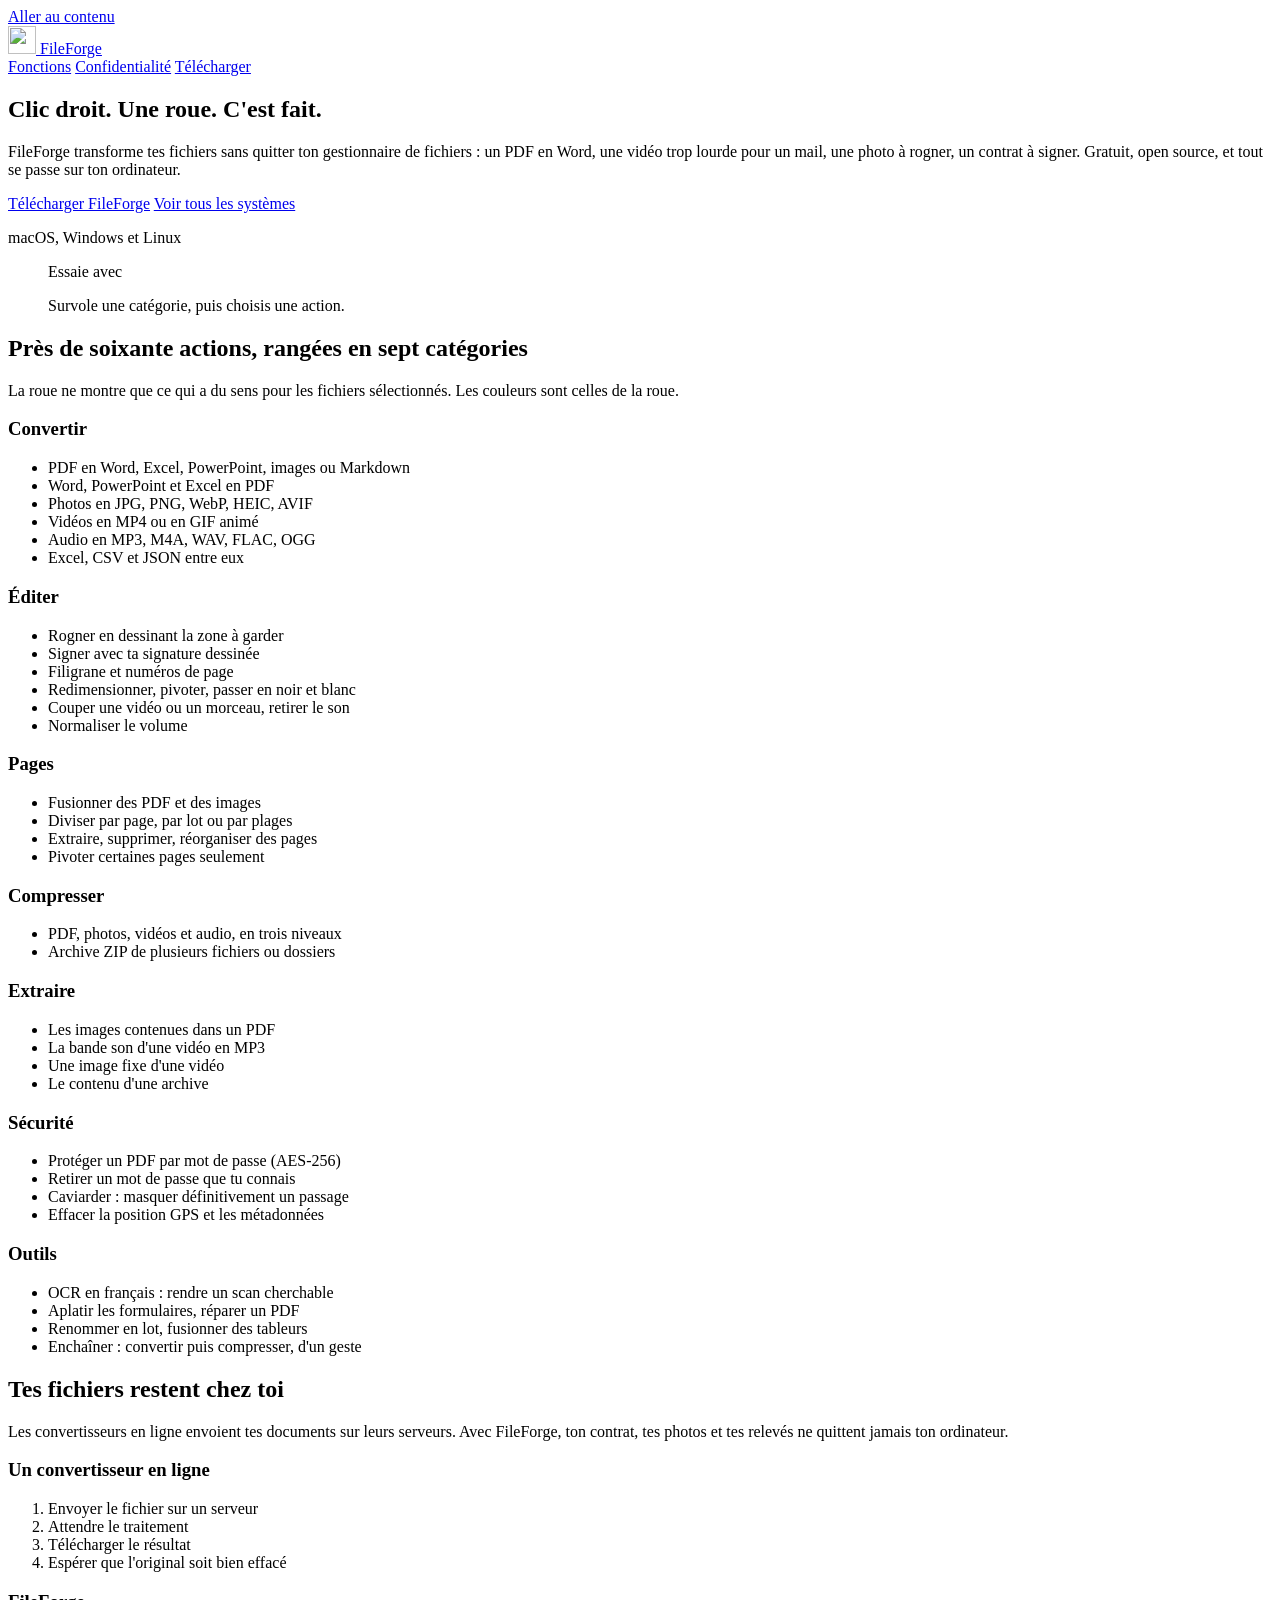
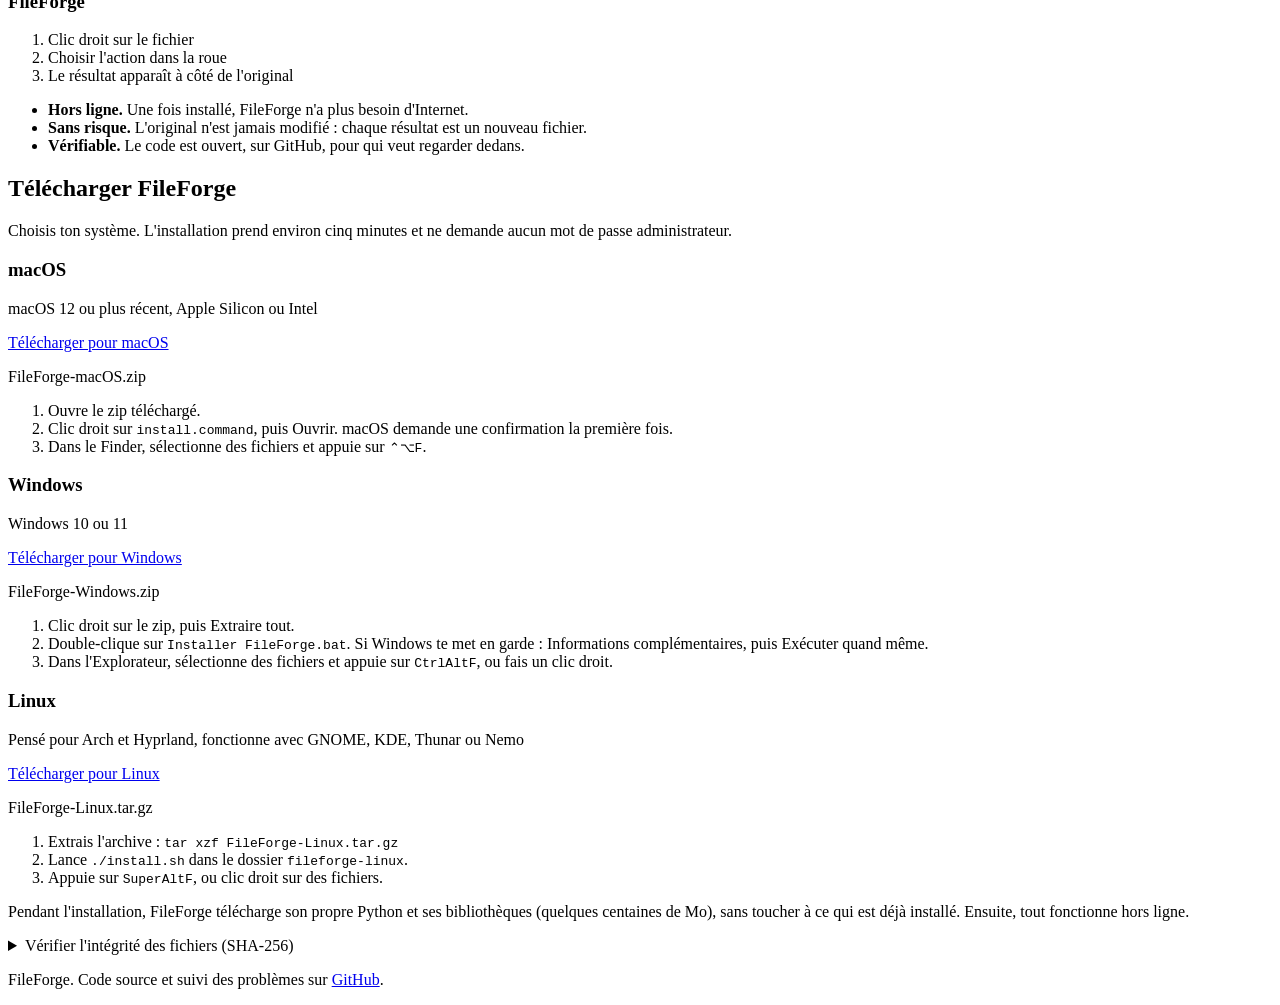
==== site/index.html @ 4c25a0b3 "FileForge 1.0.0 : boîte à outils de fichiers en roue (macOS, Windows, Linux) et site - src/ : moteur" ====
<!doctype html>
<html lang="fr">
<head>
<meta charset="utf-8">
<meta name="viewport" content="width=device-width, initial-scale=1">
<title>FileForge</title>
<meta name="description" content="Convertir, compresser, rogner, signer : FileForge s'ouvre en roue d'un clic droit sur tes fichiers. Gratuit, open source, et rien ne quitte ton ordinateur. Pour macOS, Windows et Linux.">
<meta name="theme-color" content="#E6E9EF" media="(prefers-color-scheme: light)">
<meta name="theme-color" content="#15161D" media="(prefers-color-scheme: dark)">
<meta property="og:title" content="FileForge">
<meta property="og:description" content="Clic droit, une roue, c'est fait. La boîte à outils de fichiers qui reste sur ton ordinateur.">
<meta property="og:type" content="website">
<meta property="og:image" content="/assets/icon-256.png">
<link rel="icon" type="image/png" href="/assets/favicon.png">
<link rel="apple-touch-icon" href="/assets/apple-touch-icon.png">
<link rel="preload" href="/assets/fonts/bricolage-grotesque.woff2" as="font" type="font/woff2" crossorigin>
<link rel="preload" href="/assets/fonts/atkinson-hyperlegible-next.woff2" as="font" type="font/woff2" crossorigin>
<link rel="stylesheet" href="/assets/site.css">
</head>
<body>
<a class="skip" href="#contenu">Aller au contenu</a>

<header class="top">
  <a class="brand" href="/" aria-label="FileForge, accueil">
    <img src="/assets/favicon.png" alt="" width="28" height="28">
    <span>FileForge</span>
  </a>
  <nav aria-label="Principale">
    <a href="#fonctions">Fonctions</a>
    <a href="#confidentialite">Confidentialité</a>
    <a href="#telecharger">Télécharger</a>
    <a class="gh" href="https://github.com/Tototra/FileForge" aria-label="Code source sur GitHub" data-icon="github"></a>
  </nav>
</header>

<main id="contenu">
  <section class="hero" aria-labelledby="titre">
    <div class="hero-text">
      <h1 id="titre"><span>Clic droit.</span> <span>Une roue.</span> <span>C'est fait.</span></h1>
      <p class="lead">FileForge transforme tes fichiers sans quitter ton gestionnaire de fichiers&nbsp;: un PDF en Word, une vidéo trop lourde pour un mail, une photo à rogner, un contrat à signer. Gratuit, open source, et tout se passe sur ton ordinateur.</p>
      <div class="cta">
        <a class="btn" id="hero-dl" href="#telecharger">Télécharger FileForge</a>
        <a class="quiet" id="hero-other" href="#telecharger">Voir tous les systèmes</a>
      </div>
      <p class="fine" id="hero-meta">macOS, Windows et Linux</p>
    </div>

    <figure class="demo" aria-label="Démonstration de la roue FileForge">
      <div class="wheel-frame" id="wheel-frame">
        <div class="wheel-stage" id="stage"></div>
      </div>
      <figcaption>
        <span class="try" id="try-label">Essaie avec</span>
        <div class="files" role="radiogroup" aria-labelledby="try-label" id="file-picker"></div>
        <p class="hint" id="hint">Survole une catégorie, puis choisis une action.</p>
      </figcaption>
    </figure>
  </section>

  <section class="features" id="fonctions" aria-labelledby="t-fonctions">
    <h2 id="t-fonctions">Près de soixante actions, rangées en sept catégories</h2>
    <p class="section-lead">La roue ne montre que ce qui a du sens pour les fichiers sélectionnés. Les couleurs sont celles de la roue.</p>
    <div class="cat-grid">
      <article class="cat" style="--c:#7c5cff">
        <h3>Convertir</h3>
        <ul>
          <li>PDF en Word, Excel, PowerPoint, images ou Markdown</li>
          <li>Word, PowerPoint et Excel en PDF</li>
          <li>Photos en JPG, PNG, WebP, HEIC, AVIF</li>
          <li>Vidéos en MP4 ou en GIF animé</li>
          <li>Audio en MP3, M4A, WAV, FLAC, OGG</li>
          <li>Excel, CSV et JSON entre eux</li>
        </ul>
      </article>
      <article class="cat" style="--c:#ec4899">
        <h3>Éditer</h3>
        <ul>
          <li>Rogner en dessinant la zone à garder</li>
          <li>Signer avec ta signature dessinée</li>
          <li>Filigrane et numéros de page</li>
          <li>Redimensionner, pivoter, passer en noir et blanc</li>
          <li>Couper une vidéo ou un morceau, retirer le son</li>
          <li>Normaliser le volume</li>
        </ul>
      </article>
      <article class="cat" style="--c:#3b82f6">
        <h3>Pages</h3>
        <ul>
          <li>Fusionner des PDF et des images</li>
          <li>Diviser par page, par lot ou par plages</li>
          <li>Extraire, supprimer, réorganiser des pages</li>
          <li>Pivoter certaines pages seulement</li>
        </ul>
      </article>
      <article class="cat" style="--c:#10b981">
        <h3>Compresser</h3>
        <ul>
          <li>PDF, photos, vidéos et audio, en trois niveaux</li>
          <li>Archive ZIP de plusieurs fichiers ou dossiers</li>
        </ul>
      </article>
      <article class="cat" style="--c:#06b6d4">
        <h3>Extraire</h3>
        <ul>
          <li>Les images contenues dans un PDF</li>
          <li>La bande son d'une vidéo en MP3</li>
          <li>Une image fixe d'une vidéo</li>
          <li>Le contenu d'une archive</li>
        </ul>
      </article>
      <article class="cat" style="--c:#f59e0b">
        <h3>Sécurité</h3>
        <ul>
          <li>Protéger un PDF par mot de passe (AES-256)</li>
          <li>Retirer un mot de passe que tu connais</li>
          <li>Caviarder : masquer définitivement un passage</li>
          <li>Effacer la position GPS et les métadonnées</li>
        </ul>
      </article>
      <article class="cat" style="--c:#8b93a7">
        <h3>Outils</h3>
        <ul>
          <li>OCR en français : rendre un scan cherchable</li>
          <li>Aplatir les formulaires, réparer un PDF</li>
          <li>Renommer en lot, fusionner des tableurs</li>
          <li>Enchaîner : convertir puis compresser, d'un geste</li>
        </ul>
      </article>
    </div>
  </section>

  <section class="privacy" id="confidentialite" aria-labelledby="t-privacy">
    <h2 id="t-privacy">Tes fichiers restent chez toi</h2>
    <p class="section-lead">Les convertisseurs en ligne envoient tes documents sur leurs serveurs. Avec FileForge, ton contrat, tes photos et tes relevés ne quittent jamais ton ordinateur.</p>
    <div class="flows">
      <div class="flow flow-web">
        <h3>Un convertisseur en ligne</h3>
        <ol>
          <li data-icon="cloud-upload">Envoyer le fichier sur un serveur</li>
          <li data-icon="hourglass">Attendre le traitement</li>
          <li data-icon="download">Télécharger le résultat</li>
          <li class="doubt">Espérer que l'original soit bien effacé</li>
        </ol>
      </div>
      <div class="flow flow-ff">
        <h3>FileForge</h3>
        <ol>
          <li data-icon="mouse-pointer-click">Clic droit sur le fichier</li>
          <li data-icon="repeat">Choisir l'action dans la roue</li>
          <li data-icon="circle-check">Le résultat apparaît à côté de l'original</li>
        </ol>
      </div>
    </div>
    <ul class="facts">
      <li><strong>Hors ligne.</strong> Une fois installé, FileForge n'a plus besoin d'Internet.</li>
      <li><strong>Sans risque.</strong> L'original n'est jamais modifié : chaque résultat est un nouveau fichier.</li>
      <li><strong>Vérifiable.</strong> Le code est ouvert, sur GitHub, pour qui veut regarder dedans.</li>
    </ul>
  </section>

  <section class="download" id="telecharger" aria-labelledby="t-dl">
    <h2 id="t-dl">Télécharger FileForge</h2>
    <p class="section-lead" id="dl-lead">Choisis ton système. L'installation prend environ cinq minutes et ne demande aucun mot de passe administrateur.</p>
    <div class="os-list" id="os-list">
      <article class="os" data-os="macos" aria-labelledby="os-mac">
        <header>
          <h3 id="os-mac">macOS</h3>
          <p class="req">macOS 12 ou plus récent, Apple Silicon ou Intel</p>
          <p class="yours" hidden>Ton système</p>
        </header>
        <a class="btn" href="/downloads/FileForge-macOS.zip" download data-file="macos">Télécharger pour macOS</a>
        <p class="file" data-meta="macos">FileForge-macOS.zip</p>
        <ol class="steps">
          <li>Ouvre le zip téléchargé.</li>
          <li>Clic droit sur <code>install.command</code>, puis Ouvrir. macOS demande une confirmation la première fois.</li>
          <li>Dans le Finder, sélectionne des fichiers et appuie sur <kbd>⌃</kbd><kbd>⌥</kbd><kbd>F</kbd>.</li>
        </ol>
      </article>
      <article class="os" data-os="windows" aria-labelledby="os-win">
        <header>
          <h3 id="os-win">Windows</h3>
          <p class="req">Windows 10 ou 11</p>
          <p class="yours" hidden>Ton système</p>
        </header>
        <a class="btn" href="/downloads/FileForge-Windows.zip" download data-file="windows">Télécharger pour Windows</a>
        <p class="file" data-meta="windows">FileForge-Windows.zip</p>
        <ol class="steps">
          <li>Clic droit sur le zip, puis Extraire tout.</li>
          <li>Double-clique sur <code>Installer FileForge.bat</code>. Si Windows te met en garde : Informations complémentaires, puis Exécuter quand même.</li>
          <li>Dans l'Explorateur, sélectionne des fichiers et appuie sur <kbd>Ctrl</kbd><kbd>Alt</kbd><kbd>F</kbd>, ou fais un clic droit.</li>
        </ol>
      </article>
      <article class="os" data-os="linux" aria-labelledby="os-linux">
        <header>
          <h3 id="os-linux">Linux</h3>
          <p class="req">Pensé pour Arch et Hyprland, fonctionne avec GNOME, KDE, Thunar ou Nemo</p>
          <p class="yours" hidden>Ton système</p>
        </header>
        <a class="btn" href="/downloads/FileForge-Linux.tar.gz" download data-file="linux">Télécharger pour Linux</a>
        <p class="file" data-meta="linux">FileForge-Linux.tar.gz</p>
        <ol class="steps">
          <li>Extrais l'archive : <code>tar xzf FileForge-Linux.tar.gz</code></li>
          <li>Lance <code>./install.sh</code> dans le dossier <code>fileforge-linux</code>.</li>
          <li>Appuie sur <kbd>Super</kbd><kbd>Alt</kbd><kbd>F</kbd>, ou clic droit sur des fichiers.</li>
        </ol>
      </article>
    </div>
    <p class="fine note">Pendant l'installation, FileForge télécharge son propre Python et ses bibliothèques (quelques centaines de Mo), sans toucher à ce qui est déjà installé. Ensuite, tout fonctionne hors ligne.</p>
    <details class="checksums">
      <summary>Vérifier l'intégrité des fichiers (SHA-256)</summary>
      <dl id="sums"><dt>Chargement…</dt></dl>
    </details>
  </section>
</main>

<footer class="bottom">
  <p><span id="version">FileForge</span>. Code source et suivi des problèmes sur <a href="https://github.com/Tototra/FileForge">GitHub</a>.</p>
</footer>

<script src="/assets/wheel-data.js"></script>
<script src="/assets/site.js"></script>
</body>
</html>
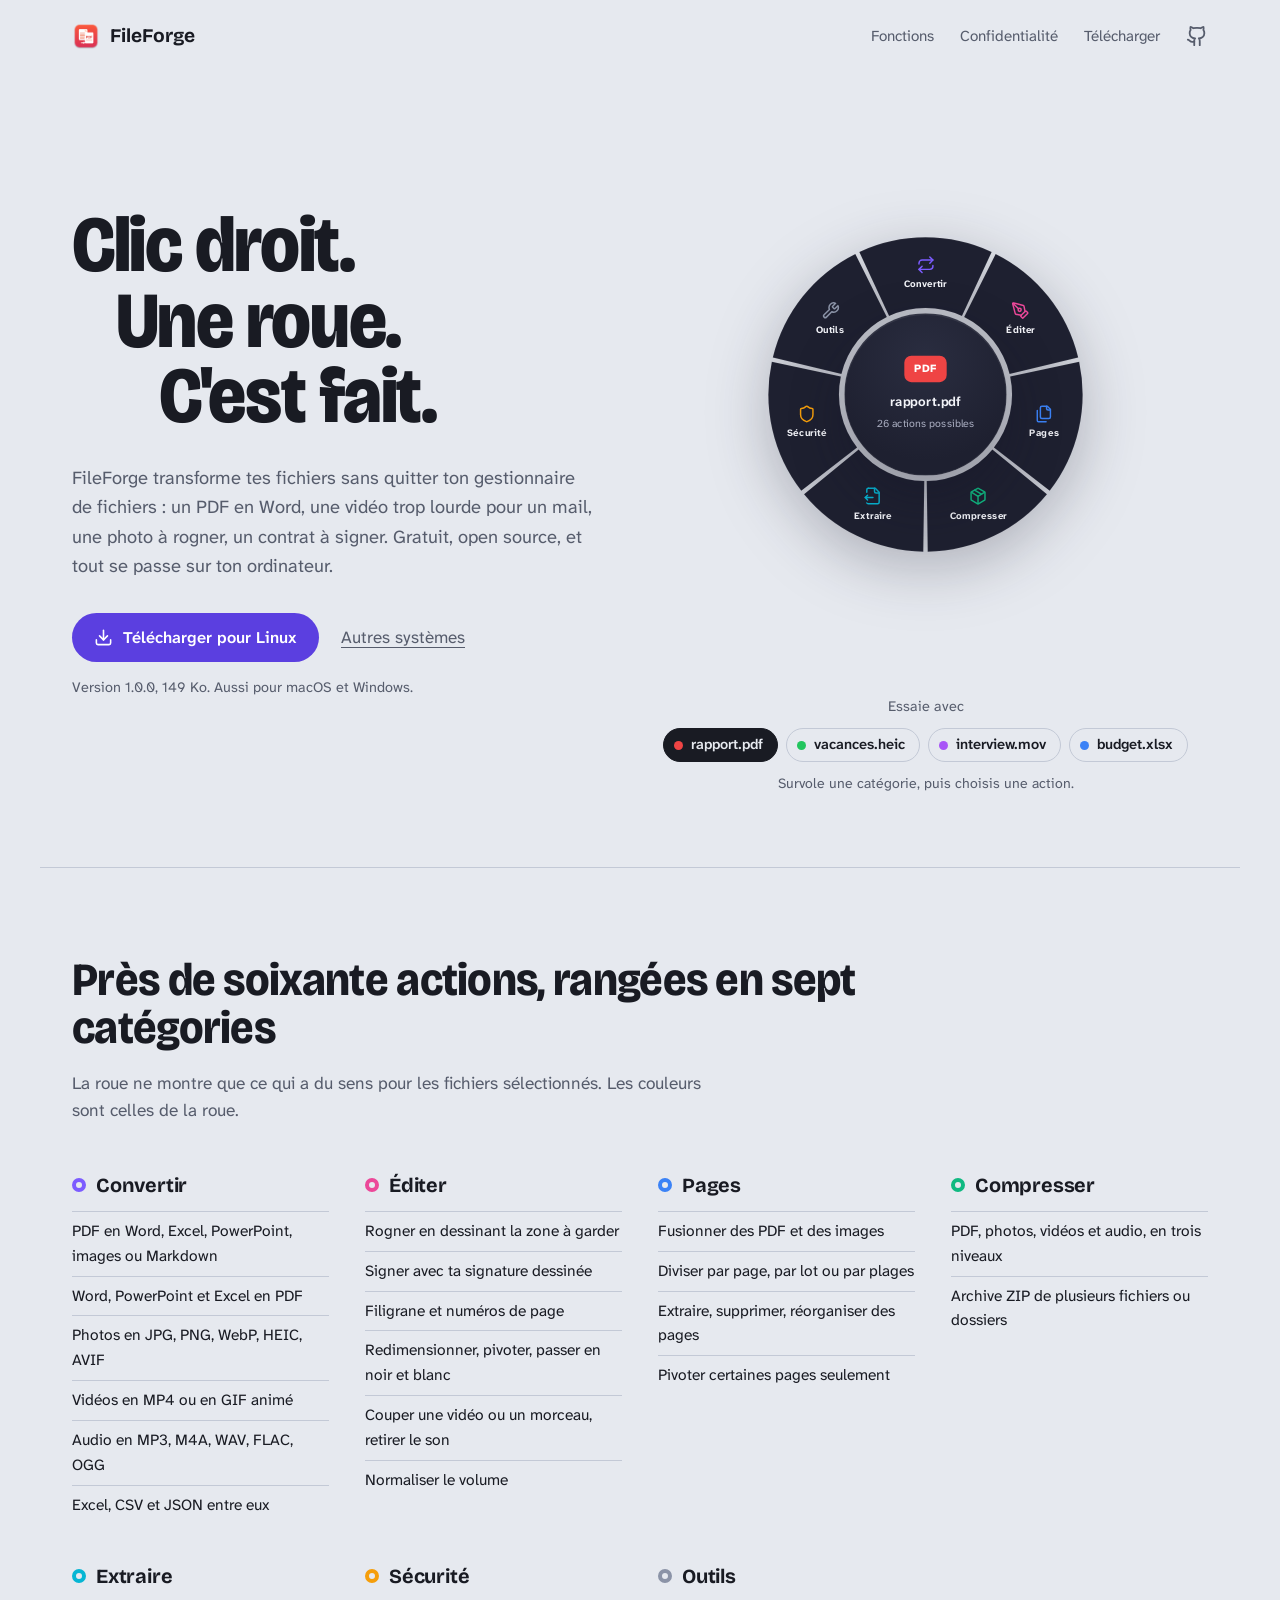
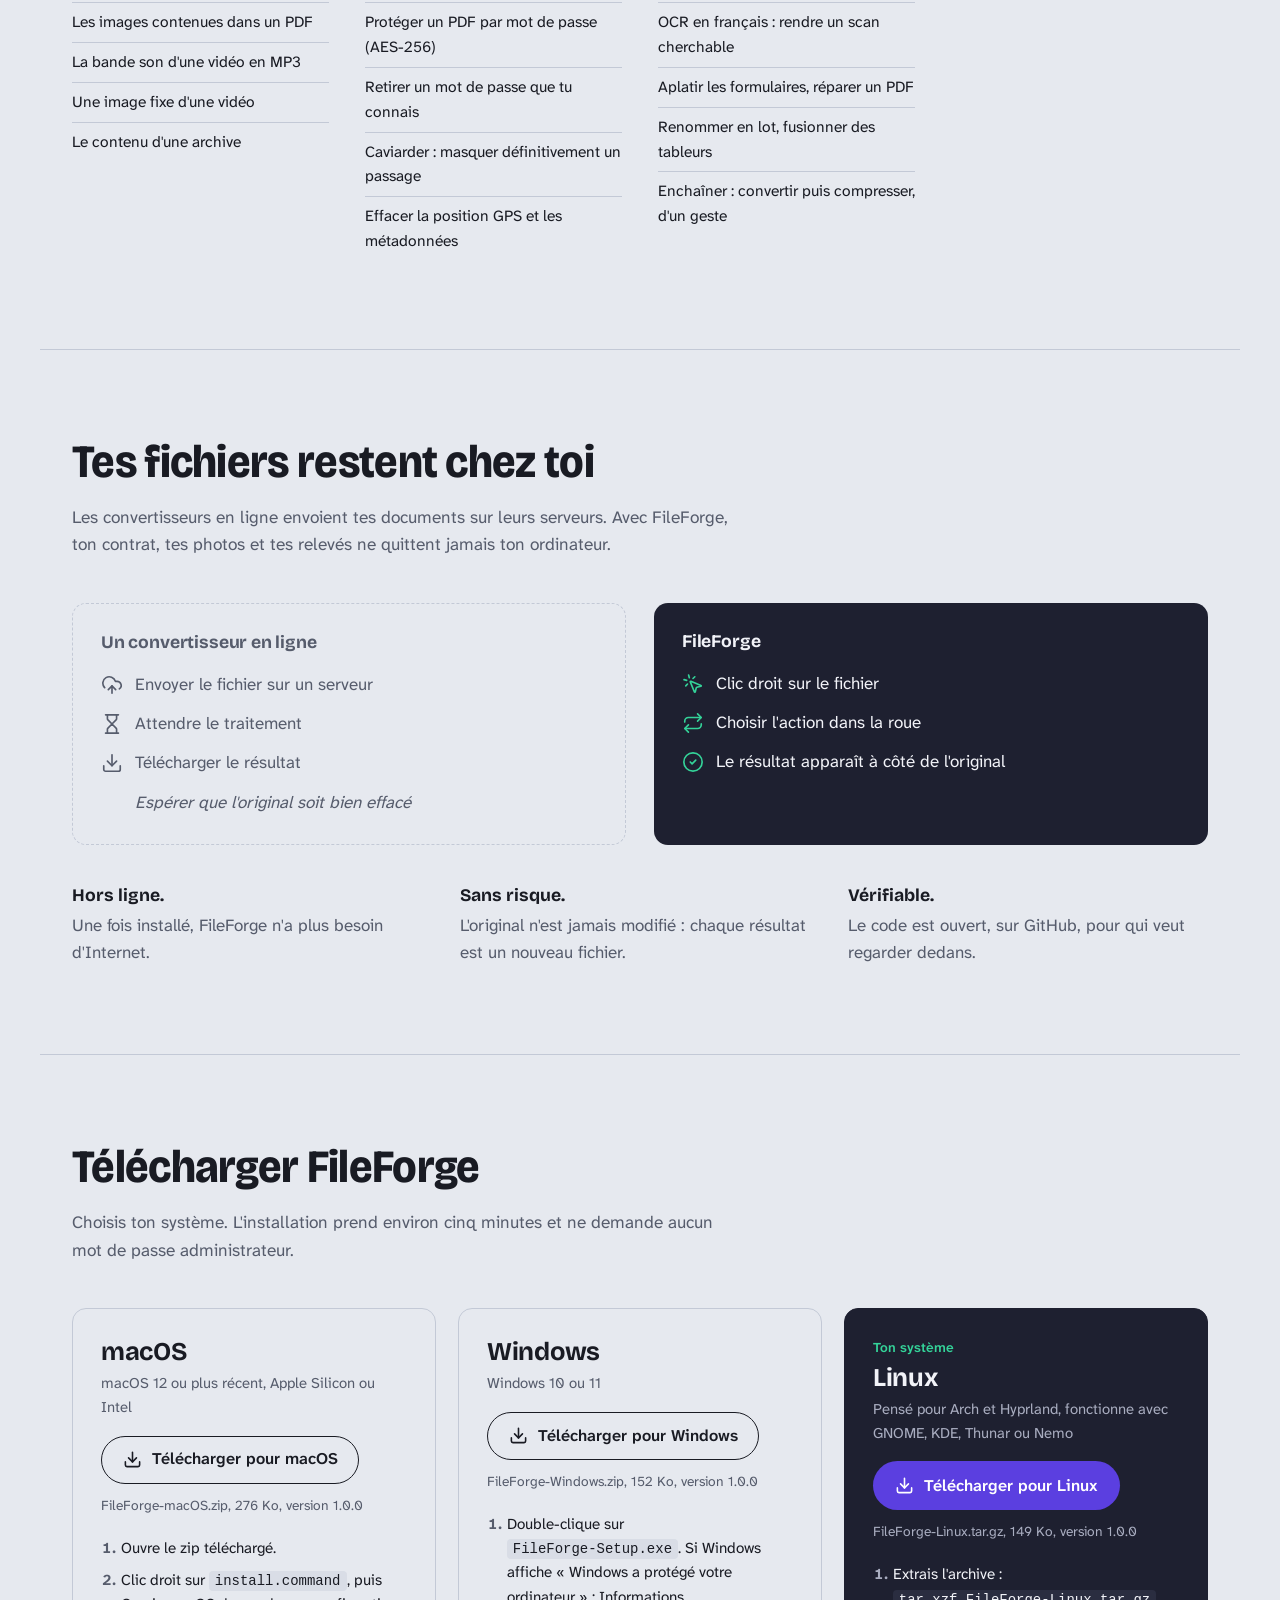
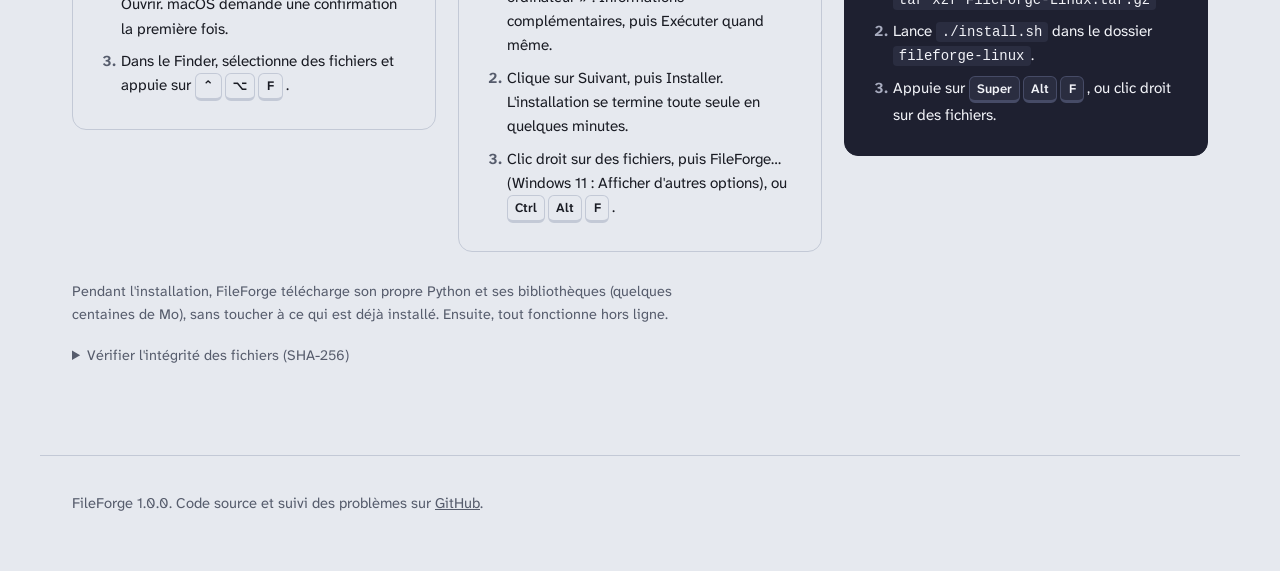
==== commit 0115d20a: "Windows : installateur FileForge-Setup.exe, roue sans fond gris, conversions Office corrigées, tests" ====
--- a/site/index.html
+++ b/site/index.html
@@ -182,12 +182,12 @@
           <p class="req">Windows 10 ou 11</p>
           <p class="yours" hidden>Ton système</p>
         </header>
-        <a class="btn" href="/downloads/FileForge-Windows.zip" download data-file="windows">Télécharger pour Windows</a>
-        <p class="file" data-meta="windows">FileForge-Windows.zip</p>
+        <a class="btn" href="/downloads/FileForge-Setup.exe" download data-file="windows">Télécharger pour Windows</a>
+        <p class="file" data-meta="windows">FileForge-Setup.exe</p>
         <ol class="steps">
-          <li>Clic droit sur le zip, puis Extraire tout.</li>
-          <li>Double-clique sur <code>Installer FileForge.bat</code>. Si Windows te met en garde : Informations complémentaires, puis Exécuter quand même.</li>
-          <li>Dans l'Explorateur, sélectionne des fichiers et appuie sur <kbd>Ctrl</kbd><kbd>Alt</kbd><kbd>F</kbd>, ou fais un clic droit.</li>
+          <li>Double-clique sur <code>FileForge-Setup.exe</code>. Si Windows affiche « Windows a protégé votre ordinateur » : Informations complémentaires, puis Exécuter quand même.</li>
+          <li>Clique sur Suivant, puis Installer. L'installation se termine toute seule en quelques minutes.</li>
+          <li>Clic droit sur des fichiers, puis FileForge… (Windows 11 : Afficher d'autres options), ou <kbd>Ctrl</kbd><kbd>Alt</kbd><kbd>F</kbd>.</li>
         </ol>
       </article>
       <article class="os" data-os="linux" aria-labelledby="os-linux">
--- a/assets/site.css
+++ b/assets/site.css
@@ -0,0 +1,249 @@
+/* FileForge — site de présentation */
+/* Polices hébergées ici (licence SIL OFL) : aucune requête vers un service tiers */
+@font-face {
+  font-family: "Bricolage Grotesque"; font-style: normal; font-display: swap;
+  font-weight: 200 800; font-stretch: 75% 100%;
+  src: url(/assets/fonts/bricolage-grotesque.woff2) format("woff2-variations"), url(/assets/fonts/bricolage-grotesque.woff2) format("woff2");
+}
+@font-face {
+  font-family: "Atkinson Hyperlegible Next"; font-style: normal; font-display: swap;
+  font-weight: 200 800;
+  src: url(/assets/fonts/atkinson-hyperlegible-next.woff2) format("woff2-variations"), url(/assets/fonts/atkinson-hyperlegible-next.woff2) format("woff2");
+}
+:root {
+  --fog: #E6E9EF;        /* fond : brume froide, calme autour de la roue */
+  --fog-deep: #D9DDE6;   /* zones secondaires */
+  --line: #C3C9D6;       /* filets */
+  --ink: #191B23;        /* texte */
+  --slate: #565C6C;      /* texte secondaire */
+  --graphite: #1E2030;   /* la roue, le système détecté */
+  --graphite-2: #2A2D40;
+  --on-dark: #F2F3F8;
+  --on-dark-2: #A9ADC0;
+  --violet: #5B3FE0;     /* action principale (couleur « Convertir » de la roue, assombrie pour le contraste) */
+  --violet-hover: #4A30C4;
+  --focus: #5B3FE0;
+  --radius-s: 6px;
+  --radius-m: 14px;
+  --display: "Bricolage Grotesque", "Avenir Next", system-ui, sans-serif;
+  --text: "Atkinson Hyperlegible Next", "Atkinson Hyperlegible", system-ui, sans-serif;
+  color-scheme: light;
+}
+@media (prefers-color-scheme: dark) {
+  :root:not([data-theme="light"]) {
+    --fog: #15161D; --fog-deep: #1C1E28; --line: #33374A; --ink: #ECEEF5; --slate: #A3A8BC;
+    --graphite: #232638; --graphite-2: #2E3248; --violet: #7C61FF; --violet-hover: #8F78FF; --focus: #9C88FF;
+    color-scheme: dark;
+  }
+}
+:root[data-theme="dark"] {
+  --fog: #15161D; --fog-deep: #1C1E28; --line: #33374A; --ink: #ECEEF5; --slate: #A3A8BC;
+  --graphite: #232638; --graphite-2: #2E3248; --violet: #7C61FF; --violet-hover: #8F78FF; --focus: #9C88FF;
+  color-scheme: dark;
+}
+
+*, *::before, *::after { box-sizing: border-box; }
+html { -webkit-text-size-adjust: 100%; scroll-behavior: smooth; }
+@media (prefers-reduced-motion: reduce) { html { scroll-behavior: auto; } }
+body {
+  margin: 0; background: var(--fog); color: var(--ink);
+  font: 400 1.0625rem/1.6 var(--text);
+  -webkit-font-smoothing: antialiased;
+
+}
+img, svg { display: block; }
+a { color: inherit; }
+:focus-visible { outline: 3px solid var(--focus); outline-offset: 3px; border-radius: 4px; }
+.skip { position: absolute; left: -999px; top: 8px; background: var(--ink); color: var(--fog); padding: 8px 14px; border-radius: var(--radius-s); z-index: 10; }
+.skip:focus { left: 16px; }
+code { font: 0.92em/1 ui-monospace, "SF Mono", Menlo, Consolas, monospace; background: var(--fog-deep); padding: 2px 6px; border-radius: 4px; white-space: nowrap; }
+kbd {
+  display: inline-block; min-width: 1.9em; padding: 2px 7px; margin-right: 3px; text-align: center;
+  font: 600 0.85em/1.5 var(--text); color: var(--ink);
+  background: var(--fog); border: 1px solid var(--line); border-bottom-width: 3px; border-radius: 6px;
+}
+
+/* ───── en-tête ───── */
+.top {
+  max-width: 1200px; margin: 0 auto; padding: 22px 32px;
+  display: flex; align-items: center; justify-content: space-between; gap: 16px;
+}
+.brand { display: flex; align-items: center; gap: 10px; text-decoration: none; font: 700 1.2rem/1 var(--display); }
+.brand img { border-radius: 7px; }
+.top nav { display: flex; align-items: center; gap: 26px; }
+.top nav a { text-decoration: none; color: var(--slate); font-size: 0.95rem; }
+.top nav a:hover { color: var(--ink); }
+.top nav .gh svg { width: 22px; height: 22px; }
+
+/* ───── héros ───── */
+.hero {
+  max-width: 1200px; margin: 0 auto; padding: 40px 32px 72px;
+  display: grid; grid-template-columns: minmax(0, 1fr) minmax(0, 1.08fr); gap: 48px; align-items: center;
+  overflow-x: clip; /* l'éventail de la roue peut déborder sur petit écran */
+}
+h1 {
+  margin: 0; font-family: var(--display); font-weight: 800;
+  font-size: clamp(2.9rem, 6.2vw, 5.6rem); line-height: 0.95; letter-spacing: -0.018em;
+  font-variation-settings: "wdth" 90, "opsz" 96;
+}
+h1 span { display: block; }
+h1 span:nth-child(2) { padding-left: 0.55em; }
+h1 span:nth-child(3) { padding-left: 1.1em; }
+.lead { max-width: 33em; margin: 30px 0 0; font-size: 1.15rem; color: var(--slate); }
+.cta { display: flex; flex-wrap: wrap; align-items: center; gap: 14px 22px; margin-top: 32px; }
+.btn {
+  display: inline-flex; align-items: center; gap: 10px; text-decoration: none;
+  background: var(--violet); color: #fff; font: 600 1.02rem/1 var(--text);
+  padding: 15px 22px; border-radius: 999px;
+  transition: background-color .15s ease;
+}
+.btn:hover { background: var(--violet-hover); }
+.btn svg, .gh svg, .flow li svg { stroke: currentColor; fill: none; stroke-width: 2; stroke-linecap: round; stroke-linejoin: round; }
+.btn svg { width: 19px; height: 19px; }
+.quiet { color: var(--slate); text-underline-offset: 4px; }
+.quiet:hover { color: var(--ink); }
+.fine { font-size: 0.9rem; color: var(--slate); margin: 14px 0 0; }
+
+/* ───── la roue ───── */
+.demo { margin: 0; display: flex; flex-direction: column; align-items: center; }
+.wheel-frame { width: min(100%, 600px); aspect-ratio: 1; position: relative; }
+.wheel-stage {
+  position: absolute; left: 0; top: 0; width: 760px; height: 760px;
+  transform-origin: 0 0; font-family: -apple-system, "Segoe UI", var(--text), sans-serif;
+  -webkit-user-select: none; user-select: none;
+}
+.ring { position: absolute; inset: 0; pointer-events: none; transform-origin: 380px 380px; transition: transform .38s cubic-bezier(.2,.9,.25,1.12), opacity .24s; }
+.ring.pre { transform: scale(.82) rotate(-12deg); opacity: 0; }
+.ring.out { transform: scale(1.06); opacity: 0; transition-duration: .16s; }
+.ring > svg { position: absolute; inset: 0; overflow: visible; filter: drop-shadow(0 18px 34px rgba(20,22,40,.28)); }
+.seg { pointer-events: visiblePainted; fill: var(--graphite); stroke: rgba(255,255,255,.07); stroke-width: 1; cursor: pointer; transition: fill .14s; outline: none; }
+.seg:hover, .seg.on, .seg:focus-visible { fill: var(--c); }
+.seg:focus-visible { stroke: #fff; stroke-width: 2.5; }
+.dim .seg { opacity: .3; }
+.lbl {
+  position: absolute; transform: translate(-50%, -50%); pointer-events: none;
+  display: flex; flex-direction: column; align-items: center; gap: 5px; text-align: center;
+  color: var(--on-dark); font-size: 12px; font-weight: 600; line-height: 1.18;
+}
+.lbl svg { width: 21px; height: 21px; color: var(--c); stroke: currentColor; fill: none; stroke-width: 1.9; stroke-linecap: round; stroke-linejoin: round; transition: color .14s, transform .2s; }
+.lbl.on svg { color: #fff; transform: scale(1.12); }
+.cats .lbl span { font-size: 11px; letter-spacing: .03em; font-weight: 700; }
+.hub {
+  position: absolute; border-radius: 50%; overflow: hidden;
+  background: radial-gradient(circle at 50% 28%, var(--graphite-2), var(--graphite) 72%);
+  border: 1px solid rgba(255,255,255,.08);
+  box-shadow: 0 26px 60px rgba(20,22,40,.38), inset 0 1px 0 rgba(255,255,255,.07);
+  display: flex; flex-direction: column; align-items: center; justify-content: center; text-align: center;
+  padding: 22px; color: var(--on-dark); cursor: default;
+  transition: transform .34s cubic-bezier(.2,.9,.25,1.25), opacity .2s;
+}
+.hub.pre { transform: scale(.55); opacity: 0; }
+.hub .badge { font-size: 12.5px; font-weight: 800; letter-spacing: .06em; padding: 5px 11px; border-radius: 8px; background: var(--c); color: #fff; margin-bottom: 10px; }
+.hub .name { font-size: 15px; font-weight: 650; }
+.hub .sub { font-size: 12px; color: var(--on-dark-2); margin-top: 4px; }
+.hub .big svg { width: 32px; height: 32px; color: var(--c, #fff); stroke: currentColor; fill: none; stroke-width: 1.9; stroke-linecap: round; stroke-linejoin: round; margin: 0 auto 9px; }
+.hub .title { font-size: 15px; font-weight: 650; line-height: 1.25; max-width: 160px; }
+.hub .note { font-size: 12px; color: var(--on-dark-2); margin-top: 6px; line-height: 1.35; max-width: 170px; }
+.hub .out { font-size: 12.5px; margin-top: 6px; max-width: 170px; overflow: hidden; text-overflow: ellipsis; white-space: nowrap; }
+.spin { position: absolute; border-radius: 50%; background: conic-gradient(from 0deg, transparent, #7c5cff 120deg, #ec4899 220deg, transparent 300deg);
+  -webkit-mask: radial-gradient(farthest-side, transparent calc(100% - 7px), #000 calc(100% - 6px));
+          mask: radial-gradient(farthest-side, transparent calc(100% - 7px), #000 calc(100% - 6px));
+  animation: rot 1s linear infinite; }
+@keyframes rot { to { transform: rotate(360deg); } }
+.check path, .check polyline { stroke-dasharray: 40; stroke-dashoffset: 40; animation: draw .5s .1s ease forwards; }
+@keyframes draw { to { stroke-dashoffset: 0; } }
+@media (prefers-reduced-motion: reduce) {
+  .ring, .hub, .seg { transition: none !important; }
+  .spin { animation-duration: 3s; }
+  .check path, .check polyline { animation: none; stroke-dashoffset: 0; }
+}
+
+figcaption { margin-top: 18px; display: flex; flex-direction: column; align-items: center; gap: 10px; }
+.try { font-size: 0.9rem; color: var(--slate); }
+.files { display: flex; flex-wrap: wrap; justify-content: center; gap: 8px; }
+.files button {
+  font: 600 0.9rem/1 var(--text); color: var(--ink); cursor: pointer;
+  background: transparent; border: 1px solid var(--line); border-radius: 999px; padding: 9px 14px 9px 10px;
+  display: inline-flex; align-items: center; gap: 8px;
+}
+.files button::before { content: ""; width: 9px; height: 9px; border-radius: 50%; background: var(--c); }
+.files button[aria-checked="true"] { background: var(--ink); color: var(--fog); border-color: var(--ink); }
+.files button:hover:not([aria-checked="true"]) { border-color: var(--slate); }
+.hint { margin: 0; font-size: 0.88rem; color: var(--slate); min-height: 1.4em; }
+
+/* ───── sections ───── */
+section:not(.hero) { max-width: 1200px; margin: 0 auto; padding: 88px 32px; }
+h2 {
+  margin: 0; max-width: 18em; font: 750 clamp(2rem, 3.6vw, 2.9rem)/1.04 var(--display);
+  letter-spacing: -0.015em; font-variation-settings: "wdth" 92, "opsz" 60;
+}
+.section-lead { max-width: 38em; color: var(--slate); margin: 18px 0 0; font-size: 1.08rem; }
+h3 { margin: 0; font: 700 1.25rem/1.2 var(--display); letter-spacing: -0.01em; }
+
+.features { border-top: 1px solid var(--line); }
+.cat-grid { margin-top: 48px; display: grid; grid-template-columns: repeat(4, minmax(0, 1fr)); gap: 40px 36px; }
+.cat h3 { display: flex; align-items: center; gap: 10px; }
+.cat h3::before { content: ""; width: 14px; height: 14px; border-radius: 50%; border: 4px solid var(--c); flex: none; }
+.cat ul { margin: 14px 0 0; padding: 0; list-style: none; }
+.cat li { padding: 7px 0; border-top: 1px solid var(--line); font-size: 0.97rem; }
+
+.privacy { border-top: 1px solid var(--line); }
+.flows { margin-top: 44px; display: grid; grid-template-columns: 1fr 1fr; gap: 28px; }
+.flow { padding: 28px; border-radius: var(--radius-m); }
+.flow-web { border: 1px dashed var(--line); color: var(--slate); }
+.flow-ff { background: var(--graphite); color: var(--on-dark); }
+.flow h3 { font-size: 1.1rem; }
+.flow ol { list-style: none; margin: 18px 0 0; padding: 0; display: grid; gap: 12px; }
+.flow li { display: flex; align-items: center; gap: 12px; }
+.flow li svg { width: 22px; height: 22px; flex: none; stroke: currentColor; fill: none; stroke-width: 1.8; stroke-linecap: round; stroke-linejoin: round; }
+.flow-ff li svg { color: #34d399; }
+.flow .doubt { font-style: italic; padding-left: 34px; }
+.facts { list-style: none; padding: 0; margin: 40px 0 0; display: grid; grid-template-columns: repeat(3, minmax(0, 1fr)); gap: 28px; }
+.facts li { color: var(--slate); }
+.facts strong { color: var(--ink); display: block; font: 700 1.1rem/1.3 var(--display); margin-bottom: 4px; }
+
+.download { border-top: 1px solid var(--line); }
+.os-list { margin-top: 44px; display: grid; grid-template-columns: repeat(3, minmax(0, 1fr)); gap: 22px; align-items: start; }
+.os { padding: 28px; border-radius: var(--radius-m); border: 1px solid var(--line); display: flex; flex-direction: column; gap: 16px; }
+.os header { display: flex; flex-direction: column; gap: 4px; }
+.os h3 { font-size: 1.6rem; }
+.os .req { margin: 0; color: var(--slate); font-size: 0.93rem; }
+.os .yours { margin: 0; order: -1; font-size: 0.85rem; font-weight: 600; color: #34d399; }
+.os .btn { align-self: flex-start; }
+.os .file { margin: -6px 0 0; font-size: 0.86rem; color: var(--slate); }
+.steps { margin: 4px 0 0; padding-left: 1.3em; display: grid; gap: 8px; font-size: 0.95rem; }
+.steps li::marker { font-weight: 700; color: var(--slate); }
+.os.mine { background: var(--graphite); color: var(--on-dark); border-color: var(--graphite); }
+.os.mine .req, .os.mine .file, .os.mine .steps li::marker { color: var(--on-dark-2); }
+.os.mine code { background: var(--graphite-2); color: var(--on-dark); }
+.os.mine kbd { background: var(--graphite-2); color: var(--on-dark); border-color: #464b66; }
+.os:not(.mine) .btn { background: transparent; color: var(--ink); border: 1.5px solid var(--ink); padding: 13.5px 20.5px; }
+.os:not(.mine) .btn:hover { background: var(--ink); color: var(--fog); }
+.note { max-width: 46em; margin-top: 28px; }
+.checksums { margin-top: 18px; font-size: 0.9rem; color: var(--slate); }
+.checksums summary { cursor: pointer; }
+.checksums dl { margin: 12px 0 0; display: grid; grid-template-columns: auto 1fr; gap: 6px 16px; }
+.checksums dt { font-weight: 600; color: var(--ink); }
+.checksums dd { margin: 0; font: 0.82rem/1.5 ui-monospace, Menlo, Consolas, monospace; word-break: break-all; }
+
+.bottom { max-width: 1200px; margin: 0 auto; padding: 36px 32px 56px; border-top: 1px solid var(--line); color: var(--slate); font-size: 0.92rem; }
+.bottom p { margin: 0; }
+
+/* ───── responsive ───── */
+@media (max-width: 980px) {
+  .hero { grid-template-columns: 1fr; gap: 36px; padding-top: 16px; }
+  .cat-grid { grid-template-columns: repeat(2, minmax(0, 1fr)); }
+  .os-list { grid-template-columns: 1fr; }
+  .os-list .os.mine { order: -1; }
+}
+@media (max-width: 640px) {
+  .top { padding: 16px; }
+  .top nav { gap: 16px; }
+  .top nav a:not(.gh):not([href="#telecharger"]) { display: none; }
+  .hero { padding: 8px 16px 48px; }
+  section:not(.hero) { padding: 64px 16px; }
+  .cat-grid, .flows, .facts { grid-template-columns: 1fr; }
+  .bottom { padding: 28px 16px 44px; }
+  h1 span:nth-child(2), h1 span:nth-child(3) { padding-left: 0; }
+  code { white-space: normal; }
+}
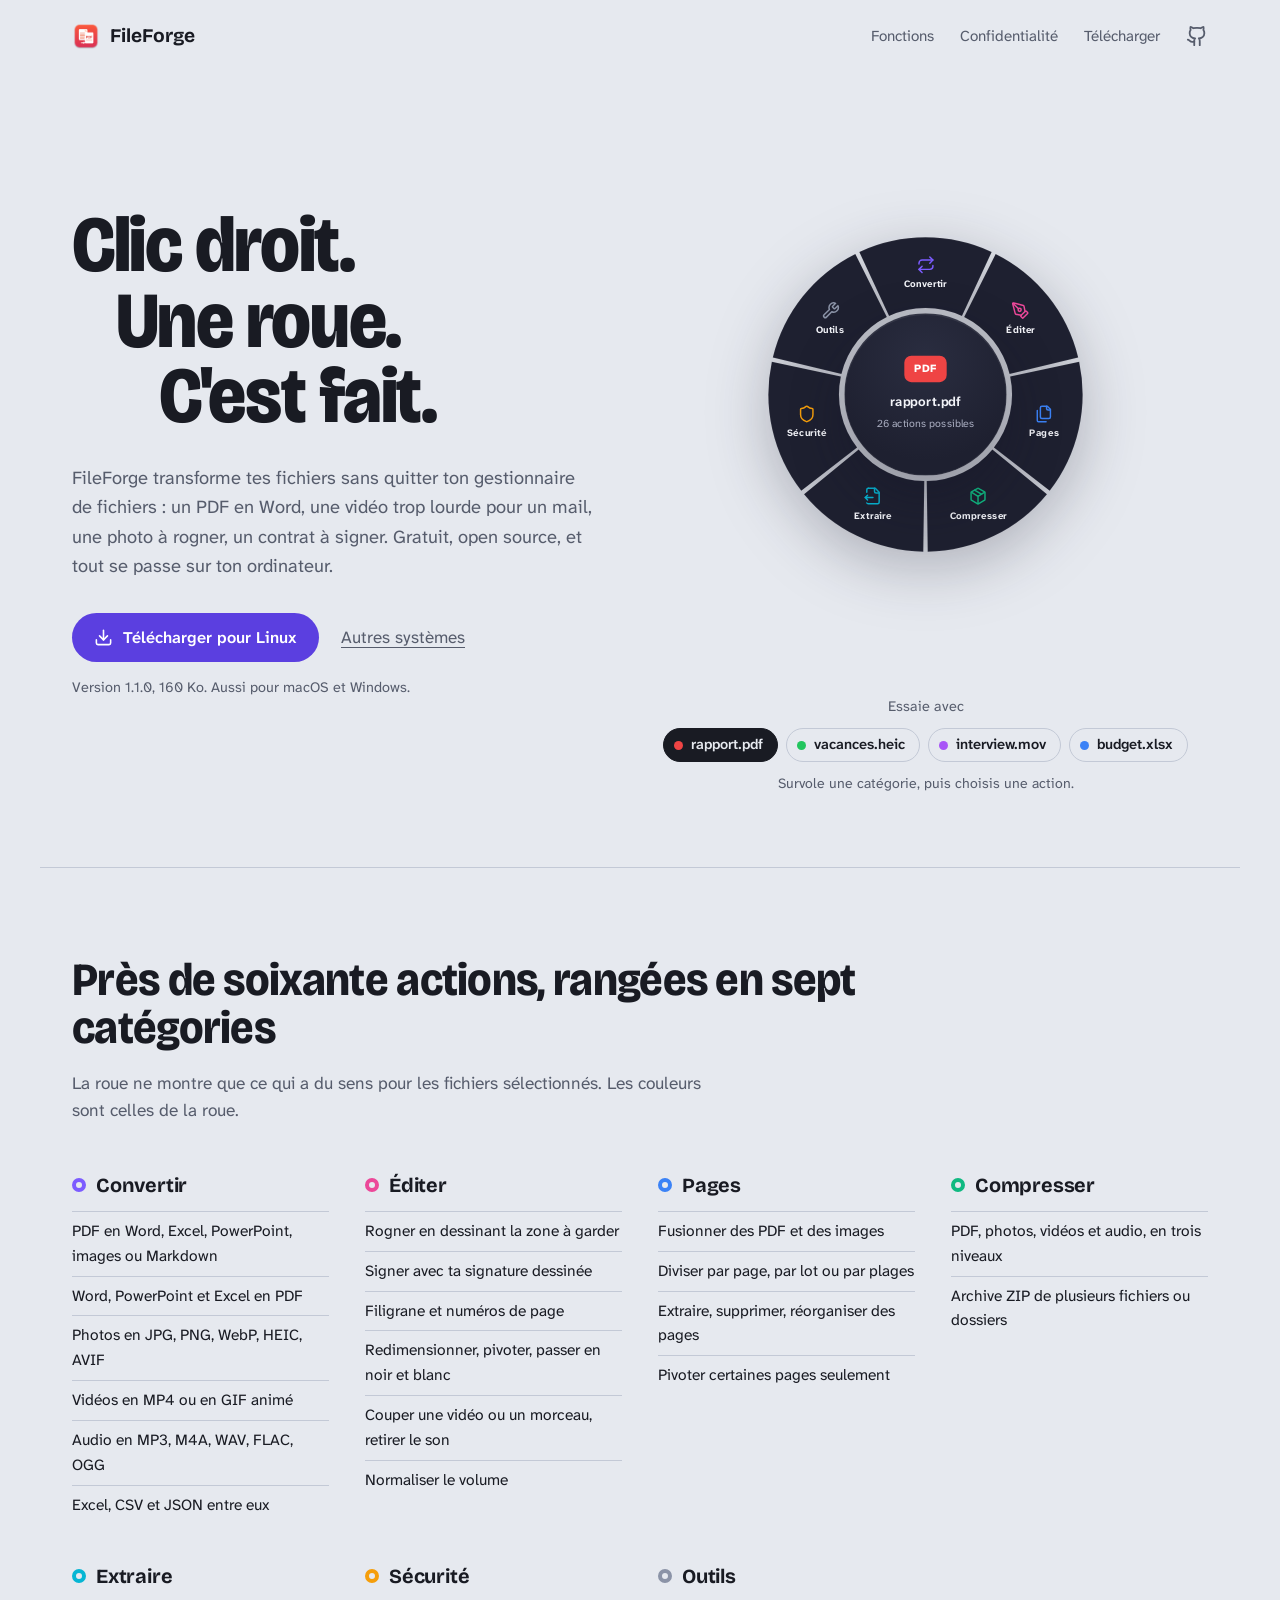
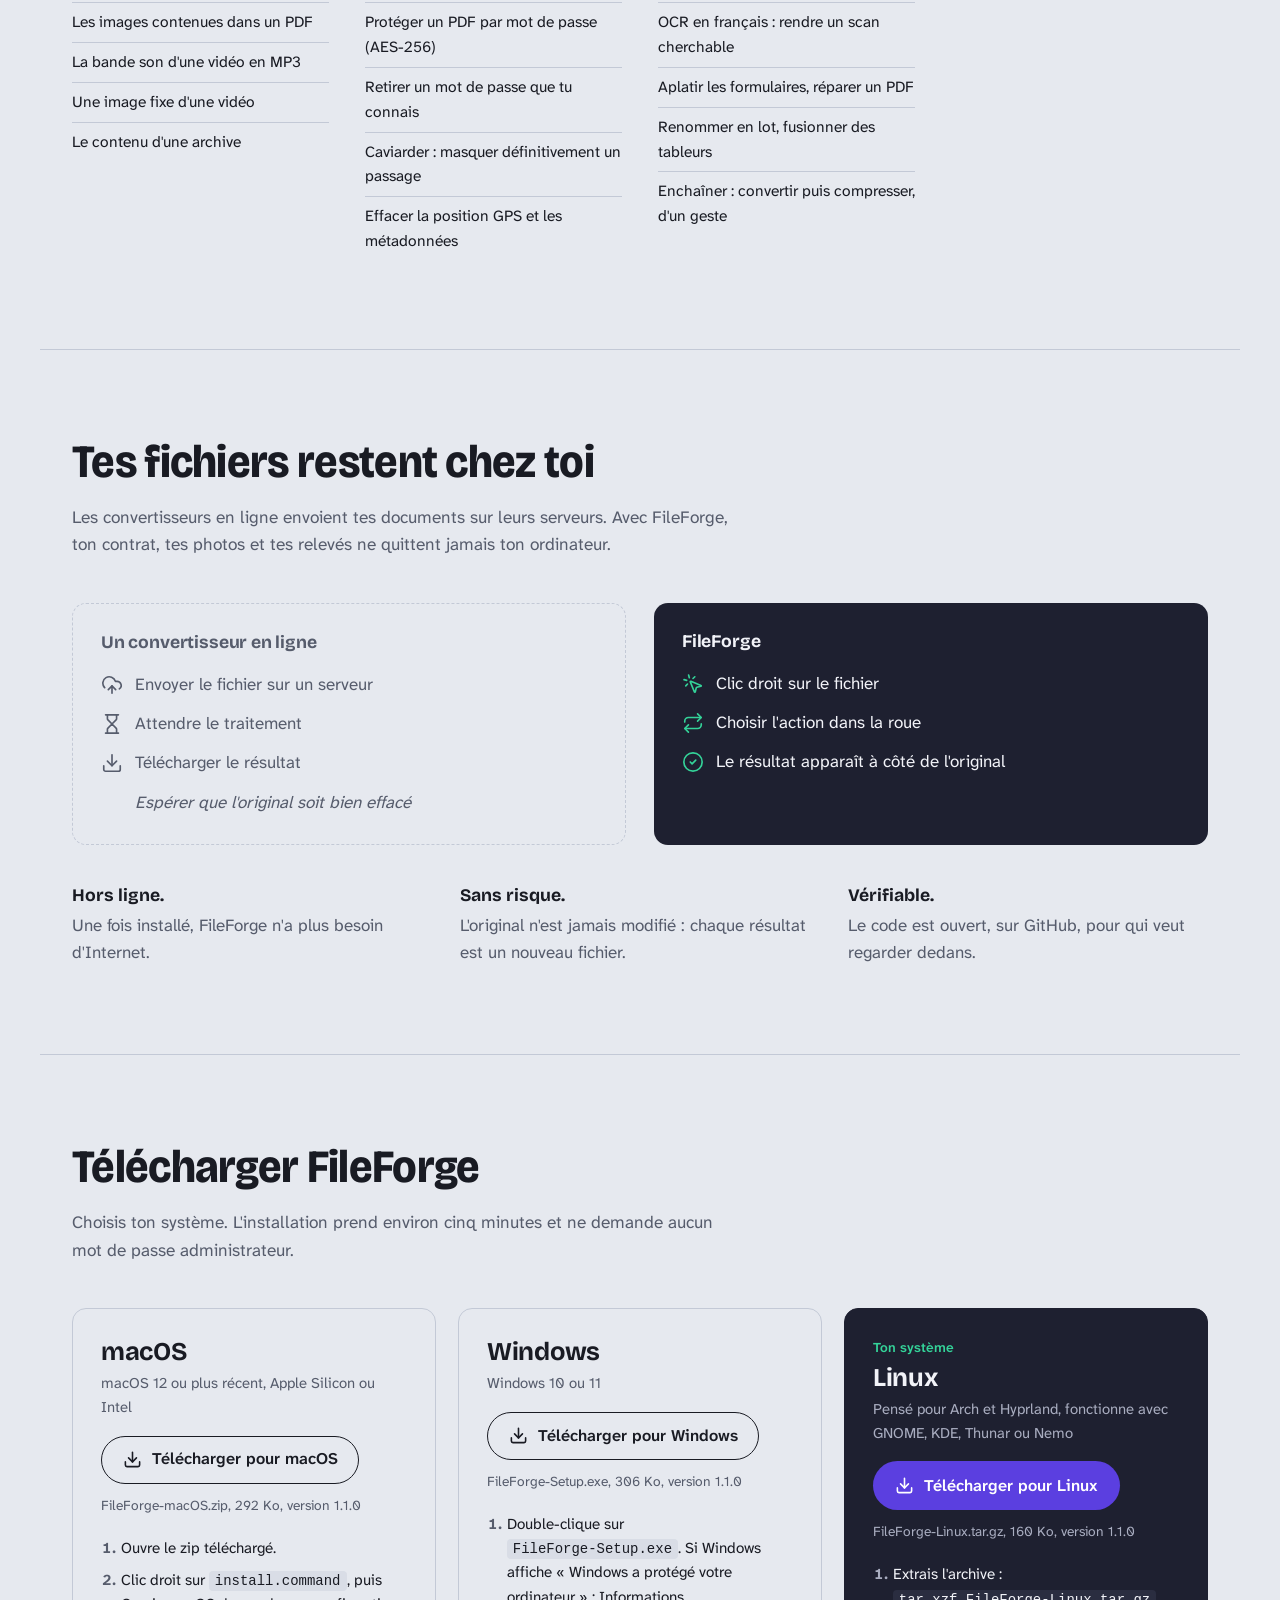
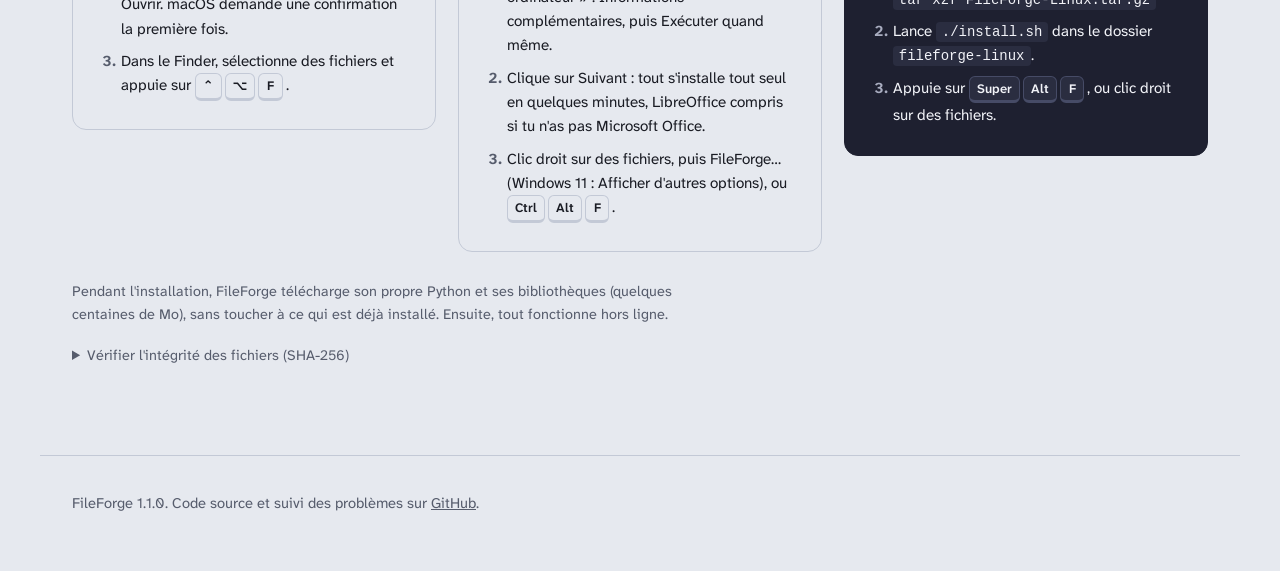
==== commit 06387e57: "Site : étapes Windows à jour (un seul clic)" ====
--- a/site/index.html
+++ b/site/index.html
@@ -186,7 +186,7 @@
         <p class="file" data-meta="windows">FileForge-Setup.exe</p>
         <ol class="steps">
           <li>Double-clique sur <code>FileForge-Setup.exe</code>. Si Windows affiche « Windows a protégé votre ordinateur » : Informations complémentaires, puis Exécuter quand même.</li>
-          <li>Clique sur Suivant, puis Installer. L'installation se termine toute seule en quelques minutes.</li>
+          <li>Clique sur Suivant : tout s'installe tout seul en quelques minutes, LibreOffice compris si tu n'as pas Microsoft Office.</li>
           <li>Clic droit sur des fichiers, puis FileForge… (Windows 11 : Afficher d'autres options), ou <kbd>Ctrl</kbd><kbd>Alt</kbd><kbd>F</kbd>.</li>
         </ol>
       </article>
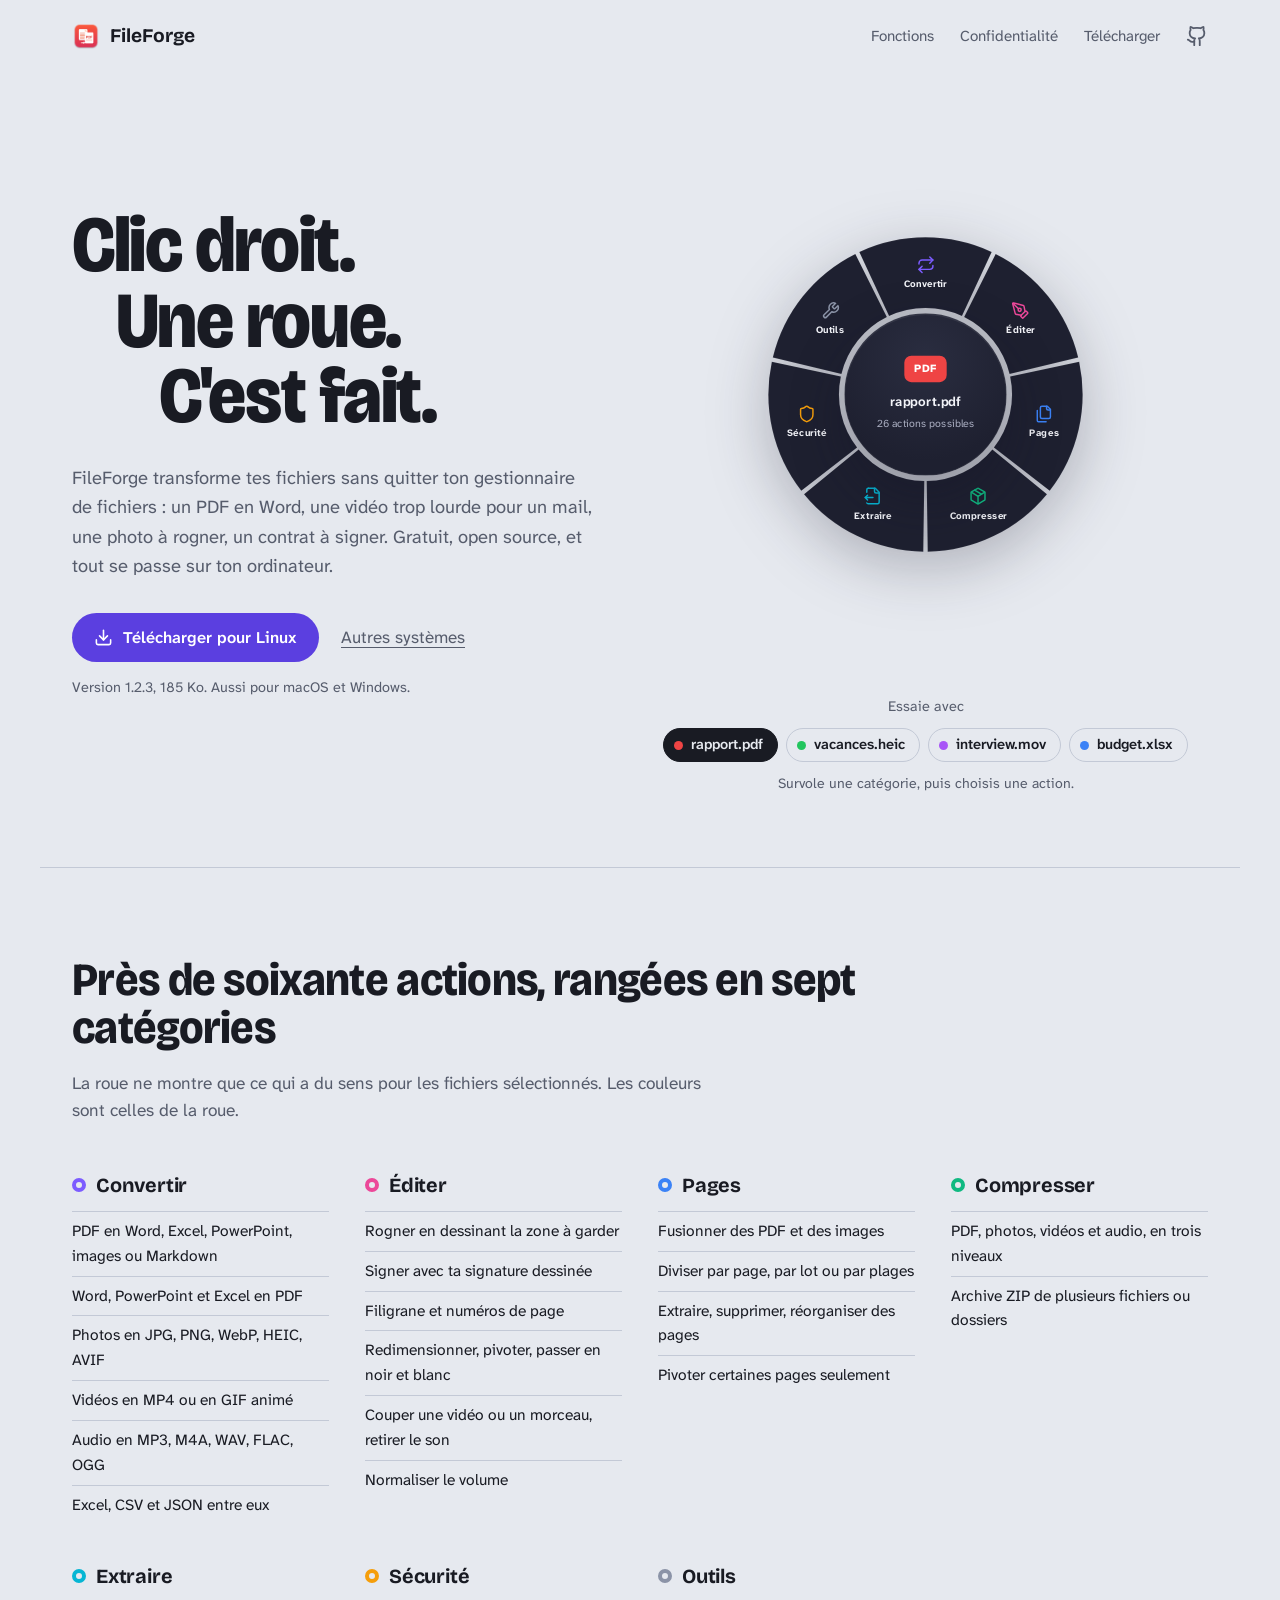
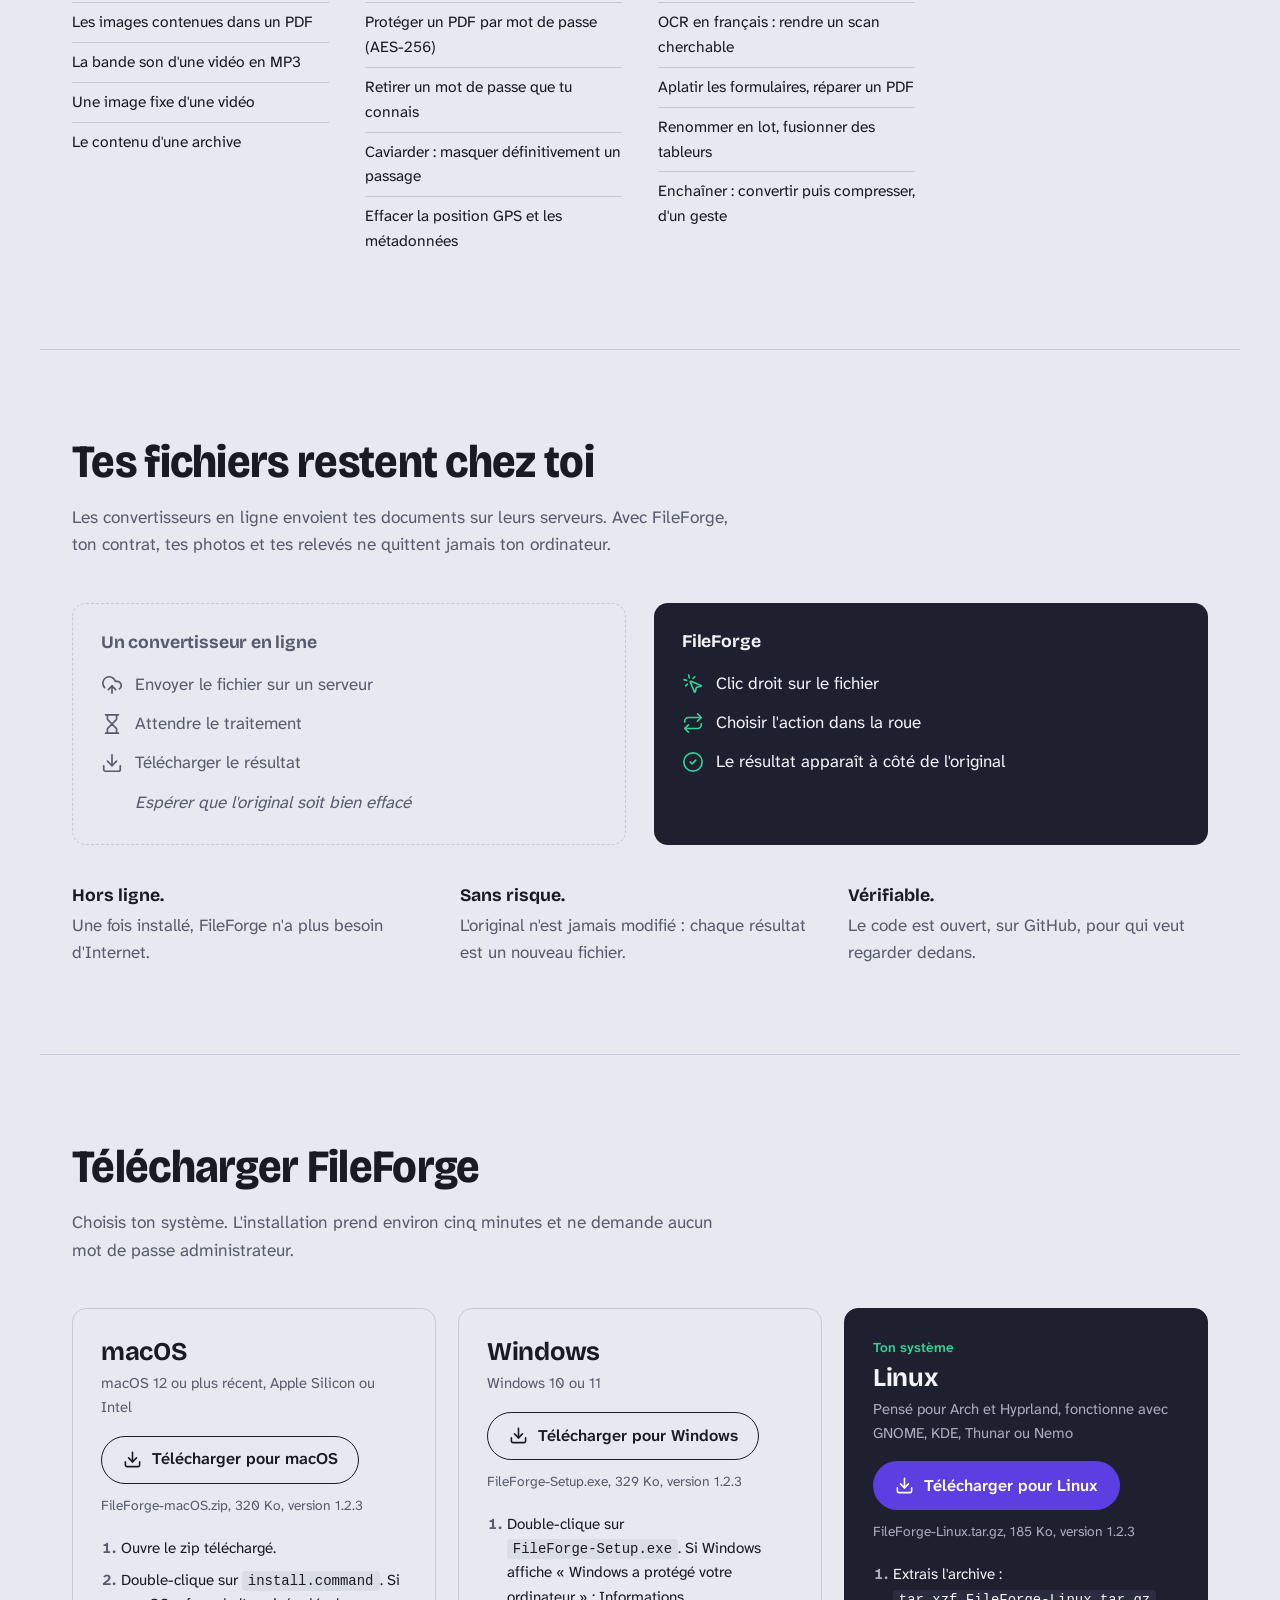
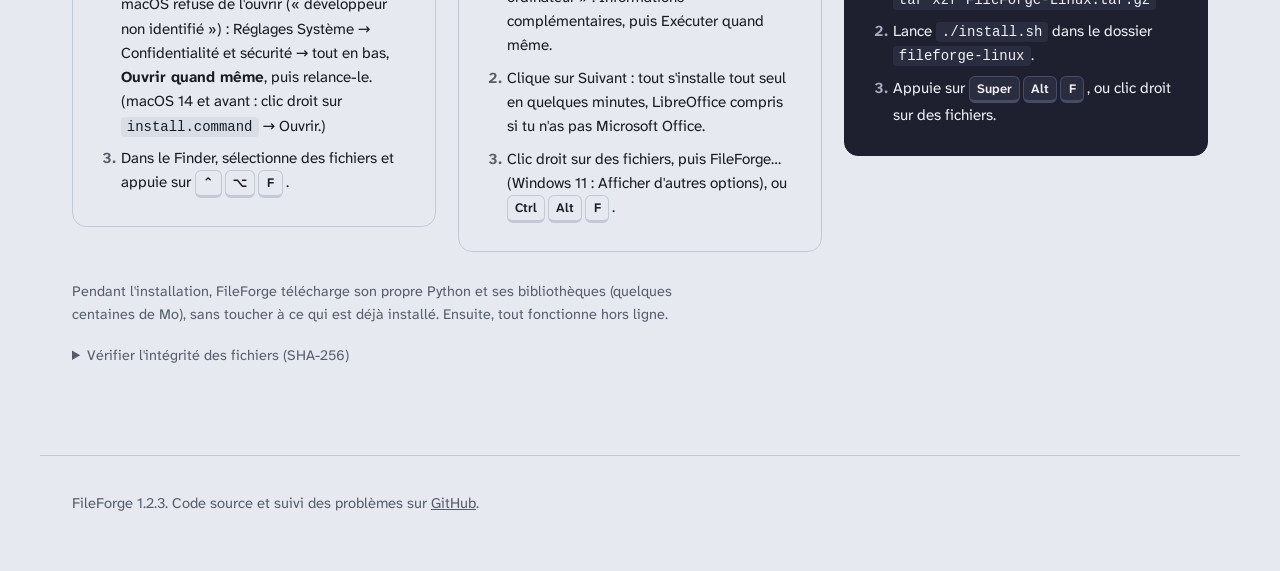
==== commit ee581e1c: "Site sur GitHub Pages (tototra.github.io/FileForge), chemins relatifs, Cloudflare en miroir pour les" ====
--- a/site/index.html
+++ b/site/index.html
@@ -11,18 +11,18 @@
 <meta property="og:description" content="Clic droit, une roue, c'est fait. La boîte à outils de fichiers qui reste sur ton ordinateur.">
 <meta property="og:type" content="website">
 <meta property="og:image" content="/assets/icon-256.png">
-<link rel="icon" type="image/png" href="/assets/favicon.png">
-<link rel="apple-touch-icon" href="/assets/apple-touch-icon.png">
-<link rel="preload" href="/assets/fonts/bricolage-grotesque.woff2" as="font" type="font/woff2" crossorigin>
-<link rel="preload" href="/assets/fonts/atkinson-hyperlegible-next.woff2" as="font" type="font/woff2" crossorigin>
-<link rel="stylesheet" href="/assets/site.css">
+<link rel="icon" type="image/png" href="assets/favicon.png">
+<link rel="apple-touch-icon" href="assets/apple-touch-icon.png">
+<link rel="preload" href="assets/fonts/bricolage-grotesque.woff2" as="font" type="font/woff2" crossorigin>
+<link rel="preload" href="assets/fonts/atkinson-hyperlegible-next.woff2" as="font" type="font/woff2" crossorigin>
+<link rel="stylesheet" href="assets/site.css">
 </head>
 <body>
 <a class="skip" href="#contenu">Aller au contenu</a>
 
 <header class="top">
-  <a class="brand" href="/" aria-label="FileForge, accueil">
-    <img src="/assets/favicon.png" alt="" width="28" height="28">
+  <a class="brand" href="./" aria-label="FileForge, accueil">
+    <img src="assets/favicon.png" alt="" width="28" height="28">
     <span>FileForge</span>
   </a>
   <nav aria-label="Principale">
@@ -168,11 +168,11 @@
           <p class="req">macOS 12 ou plus récent, Apple Silicon ou Intel</p>
           <p class="yours" hidden>Ton système</p>
         </header>
-        <a class="btn" href="/downloads/FileForge-macOS.zip" download data-file="macos">Télécharger pour macOS</a>
+        <a class="btn" href="downloads/FileForge-macOS.zip" download data-file="macos">Télécharger pour macOS</a>
         <p class="file" data-meta="macos">FileForge-macOS.zip</p>
         <ol class="steps">
           <li>Ouvre le zip téléchargé.</li>
-          <li>Clic droit sur <code>install.command</code>, puis Ouvrir. macOS demande une confirmation la première fois.</li>
+          <li>Double-clique sur <code>install.command</code>. Si macOS refuse de l'ouvrir (« développeur non identifié ») : Réglages Système → Confidentialité et sécurité → tout en bas, <strong>Ouvrir quand même</strong>, puis relance-le. (macOS 14 et avant : clic droit sur <code>install.command</code> → Ouvrir.)</li>
           <li>Dans le Finder, sélectionne des fichiers et appuie sur <kbd>⌃</kbd><kbd>⌥</kbd><kbd>F</kbd>.</li>
         </ol>
       </article>
@@ -182,7 +182,7 @@
           <p class="req">Windows 10 ou 11</p>
           <p class="yours" hidden>Ton système</p>
         </header>
-        <a class="btn" href="/downloads/FileForge-Setup.exe" download data-file="windows">Télécharger pour Windows</a>
+        <a class="btn" href="downloads/FileForge-Setup.exe" download data-file="windows">Télécharger pour Windows</a>
         <p class="file" data-meta="windows">FileForge-Setup.exe</p>
         <ol class="steps">
           <li>Double-clique sur <code>FileForge-Setup.exe</code>. Si Windows affiche « Windows a protégé votre ordinateur » : Informations complémentaires, puis Exécuter quand même.</li>
@@ -196,7 +196,7 @@
           <p class="req">Pensé pour Arch et Hyprland, fonctionne avec GNOME, KDE, Thunar ou Nemo</p>
           <p class="yours" hidden>Ton système</p>
         </header>
-        <a class="btn" href="/downloads/FileForge-Linux.tar.gz" download data-file="linux">Télécharger pour Linux</a>
+        <a class="btn" href="downloads/FileForge-Linux.tar.gz" download data-file="linux">Télécharger pour Linux</a>
         <p class="file" data-meta="linux">FileForge-Linux.tar.gz</p>
         <ol class="steps">
           <li>Extrais l'archive : <code>tar xzf FileForge-Linux.tar.gz</code></li>
@@ -217,7 +217,7 @@
   <p><span id="version">FileForge</span>. Code source et suivi des problèmes sur <a href="https://github.com/Tototra/FileForge">GitHub</a>.</p>
 </footer>
 
-<script src="/assets/wheel-data.js"></script>
-<script src="/assets/site.js"></script>
+<script src="assets/wheel-data.js"></script>
+<script src="assets/site.js"></script>
 </body>
 </html>
--- a/site/assets/site.css
+++ b/site/assets/site.css
@@ -0,0 +1,249 @@
+/* FileForge — site de présentation */
+/* Polices hébergées ici (licence SIL OFL) : aucune requête vers un service tiers */
+@font-face {
+  font-family: "Bricolage Grotesque"; font-style: normal; font-display: swap;
+  font-weight: 200 800; font-stretch: 75% 100%;
+  src: url(fonts/bricolage-grotesque.woff2) format("woff2-variations"), url(fonts/bricolage-grotesque.woff2) format("woff2");
+}
+@font-face {
+  font-family: "Atkinson Hyperlegible Next"; font-style: normal; font-display: swap;
+  font-weight: 200 800;
+  src: url(fonts/atkinson-hyperlegible-next.woff2) format("woff2-variations"), url(fonts/atkinson-hyperlegible-next.woff2) format("woff2");
+}
+:root {
+  --fog: #E6E9EF;        /* fond : brume froide, calme autour de la roue */
+  --fog-deep: #D9DDE6;   /* zones secondaires */
+  --line: #C3C9D6;       /* filets */
+  --ink: #191B23;        /* texte */
+  --slate: #565C6C;      /* texte secondaire */
+  --graphite: #1E2030;   /* la roue, le système détecté */
+  --graphite-2: #2A2D40;
+  --on-dark: #F2F3F8;
+  --on-dark-2: #A9ADC0;
+  --violet: #5B3FE0;     /* action principale (couleur « Convertir » de la roue, assombrie pour le contraste) */
+  --violet-hover: #4A30C4;
+  --focus: #5B3FE0;
+  --radius-s: 6px;
+  --radius-m: 14px;
+  --display: "Bricolage Grotesque", "Avenir Next", system-ui, sans-serif;
+  --text: "Atkinson Hyperlegible Next", "Atkinson Hyperlegible", system-ui, sans-serif;
+  color-scheme: light;
+}
+@media (prefers-color-scheme: dark) {
+  :root:not([data-theme="light"]) {
+    --fog: #15161D; --fog-deep: #1C1E28; --line: #33374A; --ink: #ECEEF5; --slate: #A3A8BC;
+    --graphite: #232638; --graphite-2: #2E3248; --violet: #7C61FF; --violet-hover: #8F78FF; --focus: #9C88FF;
+    color-scheme: dark;
+  }
+}
+:root[data-theme="dark"] {
+  --fog: #15161D; --fog-deep: #1C1E28; --line: #33374A; --ink: #ECEEF5; --slate: #A3A8BC;
+  --graphite: #232638; --graphite-2: #2E3248; --violet: #7C61FF; --violet-hover: #8F78FF; --focus: #9C88FF;
+  color-scheme: dark;
+}
+
+*, *::before, *::after { box-sizing: border-box; }
+html { -webkit-text-size-adjust: 100%; scroll-behavior: smooth; }
+@media (prefers-reduced-motion: reduce) { html { scroll-behavior: auto; } }
+body {
+  margin: 0; background: var(--fog); color: var(--ink);
+  font: 400 1.0625rem/1.6 var(--text);
+  -webkit-font-smoothing: antialiased;
+
+}
+img, svg { display: block; }
+a { color: inherit; }
+:focus-visible { outline: 3px solid var(--focus); outline-offset: 3px; border-radius: 4px; }
+.skip { position: absolute; left: -999px; top: 8px; background: var(--ink); color: var(--fog); padding: 8px 14px; border-radius: var(--radius-s); z-index: 10; }
+.skip:focus { left: 16px; }
+code { font: 0.92em/1 ui-monospace, "SF Mono", Menlo, Consolas, monospace; background: var(--fog-deep); padding: 2px 6px; border-radius: 4px; white-space: nowrap; }
+kbd {
+  display: inline-block; min-width: 1.9em; padding: 2px 7px; margin-right: 3px; text-align: center;
+  font: 600 0.85em/1.5 var(--text); color: var(--ink);
+  background: var(--fog); border: 1px solid var(--line); border-bottom-width: 3px; border-radius: 6px;
+}
+
+/* ───── en-tête ───── */
+.top {
+  max-width: 1200px; margin: 0 auto; padding: 22px 32px;
+  display: flex; align-items: center; justify-content: space-between; gap: 16px;
+}
+.brand { display: flex; align-items: center; gap: 10px; text-decoration: none; font: 700 1.2rem/1 var(--display); }
+.brand img { border-radius: 7px; }
+.top nav { display: flex; align-items: center; gap: 26px; }
+.top nav a { text-decoration: none; color: var(--slate); font-size: 0.95rem; }
+.top nav a:hover { color: var(--ink); }
+.top nav .gh svg { width: 22px; height: 22px; }
+
+/* ───── héros ───── */
+.hero {
+  max-width: 1200px; margin: 0 auto; padding: 40px 32px 72px;
+  display: grid; grid-template-columns: minmax(0, 1fr) minmax(0, 1.08fr); gap: 48px; align-items: center;
+  overflow-x: clip; /* l'éventail de la roue peut déborder sur petit écran */
+}
+h1 {
+  margin: 0; font-family: var(--display); font-weight: 800;
+  font-size: clamp(2.9rem, 6.2vw, 5.6rem); line-height: 0.95; letter-spacing: -0.018em;
+  font-variation-settings: "wdth" 90, "opsz" 96;
+}
+h1 span { display: block; }
+h1 span:nth-child(2) { padding-left: 0.55em; }
+h1 span:nth-child(3) { padding-left: 1.1em; }
+.lead { max-width: 33em; margin: 30px 0 0; font-size: 1.15rem; color: var(--slate); }
+.cta { display: flex; flex-wrap: wrap; align-items: center; gap: 14px 22px; margin-top: 32px; }
+.btn {
+  display: inline-flex; align-items: center; gap: 10px; text-decoration: none;
+  background: var(--violet); color: #fff; font: 600 1.02rem/1 var(--text);
+  padding: 15px 22px; border-radius: 999px;
+  transition: background-color .15s ease;
+}
+.btn:hover { background: var(--violet-hover); }
+.btn svg, .gh svg, .flow li svg { stroke: currentColor; fill: none; stroke-width: 2; stroke-linecap: round; stroke-linejoin: round; }
+.btn svg { width: 19px; height: 19px; }
+.quiet { color: var(--slate); text-underline-offset: 4px; }
+.quiet:hover { color: var(--ink); }
+.fine { font-size: 0.9rem; color: var(--slate); margin: 14px 0 0; }
+
+/* ───── la roue ───── */
+.demo { margin: 0; display: flex; flex-direction: column; align-items: center; }
+.wheel-frame { width: min(100%, 600px); aspect-ratio: 1; position: relative; }
+.wheel-stage {
+  position: absolute; left: 0; top: 0; width: 760px; height: 760px;
+  transform-origin: 0 0; font-family: -apple-system, "Segoe UI", var(--text), sans-serif;
+  -webkit-user-select: none; user-select: none;
+}
+.ring { position: absolute; inset: 0; pointer-events: none; transform-origin: 380px 380px; transition: transform .38s cubic-bezier(.2,.9,.25,1.12), opacity .24s; }
+.ring.pre { transform: scale(.82) rotate(-12deg); opacity: 0; }
+.ring.out { transform: scale(1.06); opacity: 0; transition-duration: .16s; }
+.ring > svg { position: absolute; inset: 0; overflow: visible; filter: drop-shadow(0 18px 34px rgba(20,22,40,.28)); }
+.seg { pointer-events: visiblePainted; fill: var(--graphite); stroke: rgba(255,255,255,.07); stroke-width: 1; cursor: pointer; transition: fill .14s; outline: none; }
+.seg:hover, .seg.on, .seg:focus-visible { fill: var(--c); }
+.seg:focus-visible { stroke: #fff; stroke-width: 2.5; }
+.dim .seg { opacity: .3; }
+.lbl {
+  position: absolute; transform: translate(-50%, -50%); pointer-events: none;
+  display: flex; flex-direction: column; align-items: center; gap: 5px; text-align: center;
+  color: var(--on-dark); font-size: 12px; font-weight: 600; line-height: 1.18;
+}
+.lbl svg { width: 21px; height: 21px; color: var(--c); stroke: currentColor; fill: none; stroke-width: 1.9; stroke-linecap: round; stroke-linejoin: round; transition: color .14s, transform .2s; }
+.lbl.on svg { color: #fff; transform: scale(1.12); }
+.cats .lbl span { font-size: 11px; letter-spacing: .03em; font-weight: 700; }
+.hub {
+  position: absolute; border-radius: 50%; overflow: hidden;
+  background: radial-gradient(circle at 50% 28%, var(--graphite-2), var(--graphite) 72%);
+  border: 1px solid rgba(255,255,255,.08);
+  box-shadow: 0 26px 60px rgba(20,22,40,.38), inset 0 1px 0 rgba(255,255,255,.07);
+  display: flex; flex-direction: column; align-items: center; justify-content: center; text-align: center;
+  padding: 22px; color: var(--on-dark); cursor: default;
+  transition: transform .34s cubic-bezier(.2,.9,.25,1.25), opacity .2s;
+}
+.hub.pre { transform: scale(.55); opacity: 0; }
+.hub .badge { font-size: 12.5px; font-weight: 800; letter-spacing: .06em; padding: 5px 11px; border-radius: 8px; background: var(--c); color: #fff; margin-bottom: 10px; }
+.hub .name { font-size: 15px; font-weight: 650; }
+.hub .sub { font-size: 12px; color: var(--on-dark-2); margin-top: 4px; }
+.hub .big svg { width: 32px; height: 32px; color: var(--c, #fff); stroke: currentColor; fill: none; stroke-width: 1.9; stroke-linecap: round; stroke-linejoin: round; margin: 0 auto 9px; }
+.hub .title { font-size: 15px; font-weight: 650; line-height: 1.25; max-width: 160px; }
+.hub .note { font-size: 12px; color: var(--on-dark-2); margin-top: 6px; line-height: 1.35; max-width: 170px; }
+.hub .out { font-size: 12.5px; margin-top: 6px; max-width: 170px; overflow: hidden; text-overflow: ellipsis; white-space: nowrap; }
+.spin { position: absolute; border-radius: 50%; background: conic-gradient(from 0deg, transparent, #7c5cff 120deg, #ec4899 220deg, transparent 300deg);
+  -webkit-mask: radial-gradient(farthest-side, transparent calc(100% - 7px), #000 calc(100% - 6px));
+          mask: radial-gradient(farthest-side, transparent calc(100% - 7px), #000 calc(100% - 6px));
+  animation: rot 1s linear infinite; }
+@keyframes rot { to { transform: rotate(360deg); } }
+.check path, .check polyline { stroke-dasharray: 40; stroke-dashoffset: 40; animation: draw .5s .1s ease forwards; }
+@keyframes draw { to { stroke-dashoffset: 0; } }
+@media (prefers-reduced-motion: reduce) {
+  .ring, .hub, .seg { transition: none !important; }
+  .spin { animation-duration: 3s; }
+  .check path, .check polyline { animation: none; stroke-dashoffset: 0; }
+}
+
+figcaption { margin-top: 18px; display: flex; flex-direction: column; align-items: center; gap: 10px; }
+.try { font-size: 0.9rem; color: var(--slate); }
+.files { display: flex; flex-wrap: wrap; justify-content: center; gap: 8px; }
+.files button {
+  font: 600 0.9rem/1 var(--text); color: var(--ink); cursor: pointer;
+  background: transparent; border: 1px solid var(--line); border-radius: 999px; padding: 9px 14px 9px 10px;
+  display: inline-flex; align-items: center; gap: 8px;
+}
+.files button::before { content: ""; width: 9px; height: 9px; border-radius: 50%; background: var(--c); }
+.files button[aria-checked="true"] { background: var(--ink); color: var(--fog); border-color: var(--ink); }
+.files button:hover:not([aria-checked="true"]) { border-color: var(--slate); }
+.hint { margin: 0; font-size: 0.88rem; color: var(--slate); min-height: 1.4em; }
+
+/* ───── sections ───── */
+section:not(.hero) { max-width: 1200px; margin: 0 auto; padding: 88px 32px; }
+h2 {
+  margin: 0; max-width: 18em; font: 750 clamp(2rem, 3.6vw, 2.9rem)/1.04 var(--display);
+  letter-spacing: -0.015em; font-variation-settings: "wdth" 92, "opsz" 60;
+}
+.section-lead { max-width: 38em; color: var(--slate); margin: 18px 0 0; font-size: 1.08rem; }
+h3 { margin: 0; font: 700 1.25rem/1.2 var(--display); letter-spacing: -0.01em; }
+
+.features { border-top: 1px solid var(--line); }
+.cat-grid { margin-top: 48px; display: grid; grid-template-columns: repeat(4, minmax(0, 1fr)); gap: 40px 36px; }
+.cat h3 { display: flex; align-items: center; gap: 10px; }
+.cat h3::before { content: ""; width: 14px; height: 14px; border-radius: 50%; border: 4px solid var(--c); flex: none; }
+.cat ul { margin: 14px 0 0; padding: 0; list-style: none; }
+.cat li { padding: 7px 0; border-top: 1px solid var(--line); font-size: 0.97rem; }
+
+.privacy { border-top: 1px solid var(--line); }
+.flows { margin-top: 44px; display: grid; grid-template-columns: 1fr 1fr; gap: 28px; }
+.flow { padding: 28px; border-radius: var(--radius-m); }
+.flow-web { border: 1px dashed var(--line); color: var(--slate); }
+.flow-ff { background: var(--graphite); color: var(--on-dark); }
+.flow h3 { font-size: 1.1rem; }
+.flow ol { list-style: none; margin: 18px 0 0; padding: 0; display: grid; gap: 12px; }
+.flow li { display: flex; align-items: center; gap: 12px; }
+.flow li svg { width: 22px; height: 22px; flex: none; stroke: currentColor; fill: none; stroke-width: 1.8; stroke-linecap: round; stroke-linejoin: round; }
+.flow-ff li svg { color: #34d399; }
+.flow .doubt { font-style: italic; padding-left: 34px; }
+.facts { list-style: none; padding: 0; margin: 40px 0 0; display: grid; grid-template-columns: repeat(3, minmax(0, 1fr)); gap: 28px; }
+.facts li { color: var(--slate); }
+.facts strong { color: var(--ink); display: block; font: 700 1.1rem/1.3 var(--display); margin-bottom: 4px; }
+
+.download { border-top: 1px solid var(--line); }
+.os-list { margin-top: 44px; display: grid; grid-template-columns: repeat(3, minmax(0, 1fr)); gap: 22px; align-items: start; }
+.os { padding: 28px; border-radius: var(--radius-m); border: 1px solid var(--line); display: flex; flex-direction: column; gap: 16px; }
+.os header { display: flex; flex-direction: column; gap: 4px; }
+.os h3 { font-size: 1.6rem; }
+.os .req { margin: 0; color: var(--slate); font-size: 0.93rem; }
+.os .yours { margin: 0; order: -1; font-size: 0.85rem; font-weight: 600; color: #34d399; }
+.os .btn { align-self: flex-start; }
+.os .file { margin: -6px 0 0; font-size: 0.86rem; color: var(--slate); }
+.steps { margin: 4px 0 0; padding-left: 1.3em; display: grid; gap: 8px; font-size: 0.95rem; }
+.steps li::marker { font-weight: 700; color: var(--slate); }
+.os.mine { background: var(--graphite); color: var(--on-dark); border-color: var(--graphite); }
+.os.mine .req, .os.mine .file, .os.mine .steps li::marker { color: var(--on-dark-2); }
+.os.mine code { background: var(--graphite-2); color: var(--on-dark); }
+.os.mine kbd { background: var(--graphite-2); color: var(--on-dark); border-color: #464b66; }
+.os:not(.mine) .btn { background: transparent; color: var(--ink); border: 1.5px solid var(--ink); padding: 13.5px 20.5px; }
+.os:not(.mine) .btn:hover { background: var(--ink); color: var(--fog); }
+.note { max-width: 46em; margin-top: 28px; }
+.checksums { margin-top: 18px; font-size: 0.9rem; color: var(--slate); }
+.checksums summary { cursor: pointer; }
+.checksums dl { margin: 12px 0 0; display: grid; grid-template-columns: auto 1fr; gap: 6px 16px; }
+.checksums dt { font-weight: 600; color: var(--ink); }
+.checksums dd { margin: 0; font: 0.82rem/1.5 ui-monospace, Menlo, Consolas, monospace; word-break: break-all; }
+
+.bottom { max-width: 1200px; margin: 0 auto; padding: 36px 32px 56px; border-top: 1px solid var(--line); color: var(--slate); font-size: 0.92rem; }
+.bottom p { margin: 0; }
+
+/* ───── responsive ───── */
+@media (max-width: 980px) {
+  .hero { grid-template-columns: 1fr; gap: 36px; padding-top: 16px; }
+  .cat-grid { grid-template-columns: repeat(2, minmax(0, 1fr)); }
+  .os-list { grid-template-columns: 1fr; }
+  .os-list .os.mine { order: -1; }
+}
+@media (max-width: 640px) {
+  .top { padding: 16px; }
+  .top nav { gap: 16px; }
+  .top nav a:not(.gh):not([href="#telecharger"]) { display: none; }
+  .hero { padding: 8px 16px 48px; }
+  section:not(.hero) { padding: 64px 16px; }
+  .cat-grid, .flows, .facts { grid-template-columns: 1fr; }
+  .bottom { padding: 28px 16px 44px; }
+  h1 span:nth-child(2), h1 span:nth-child(3) { padding-left: 0; }
+  code { white-space: normal; }
+}
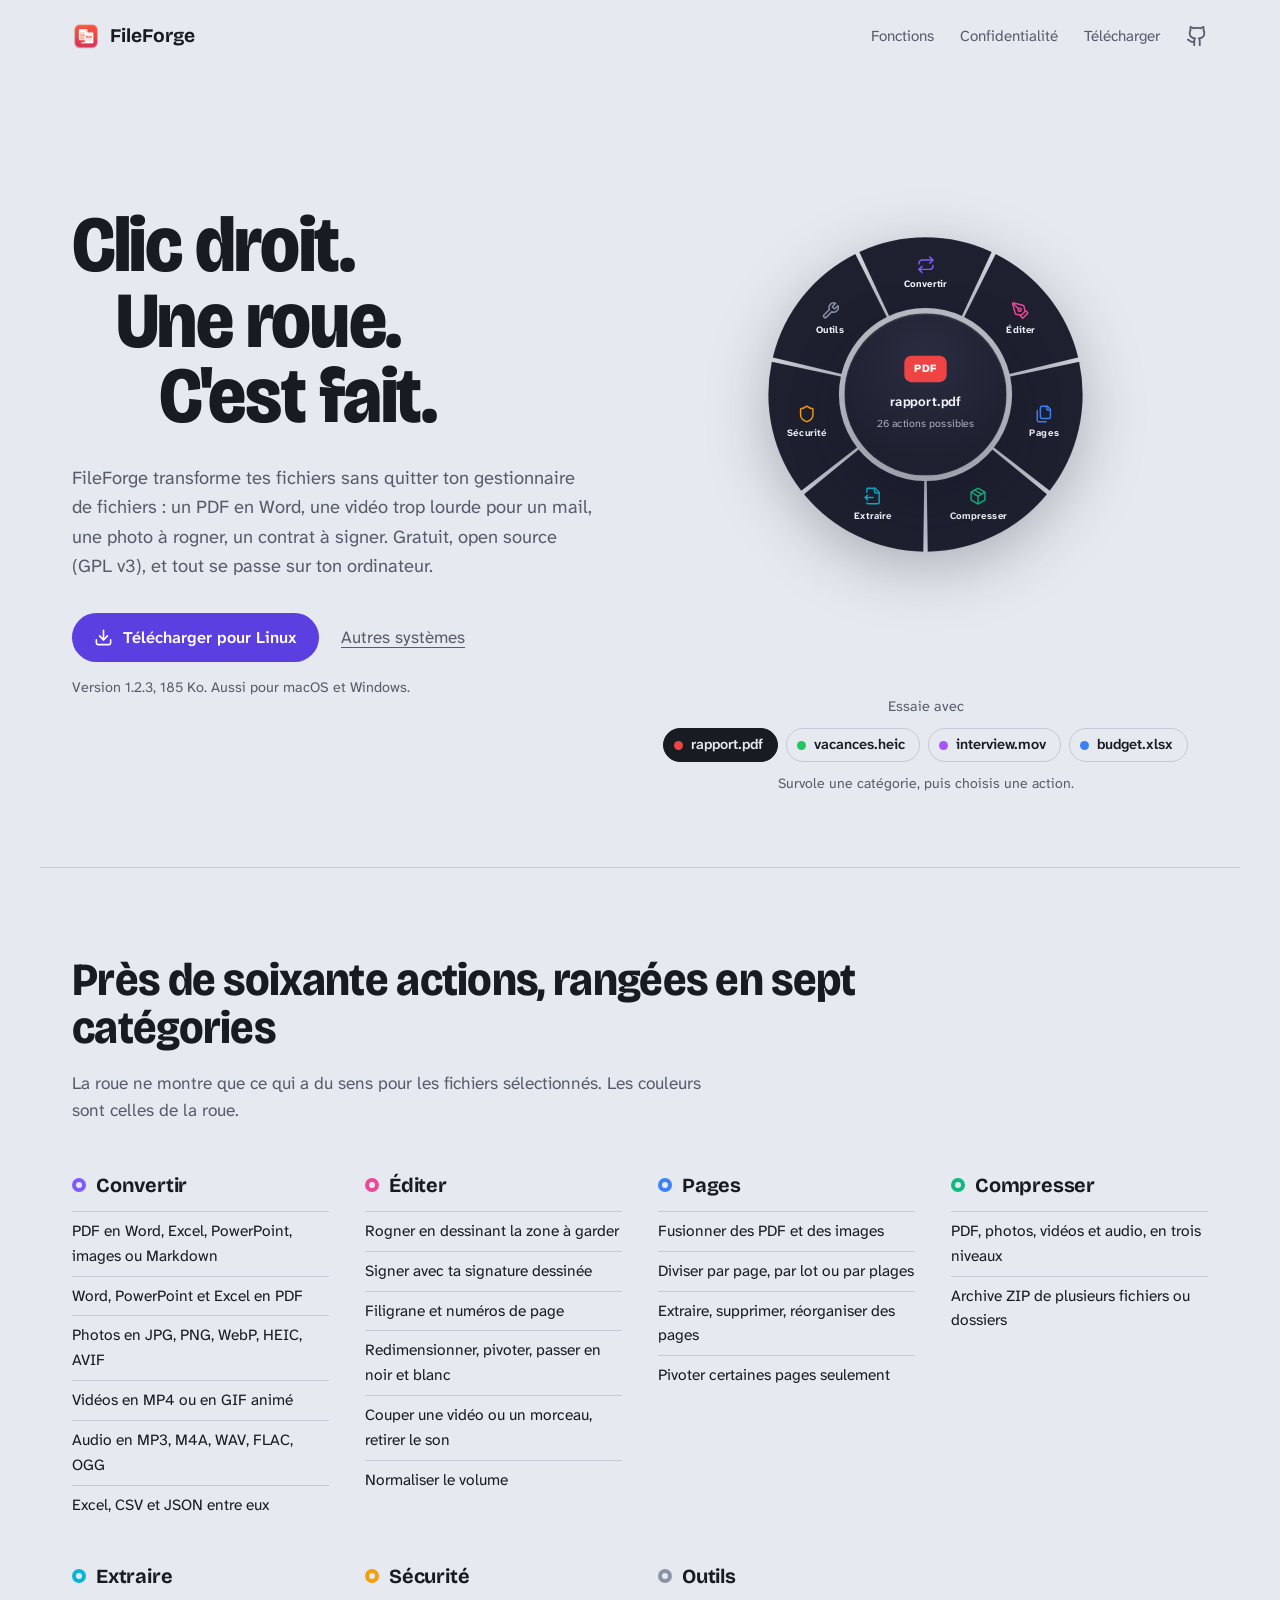
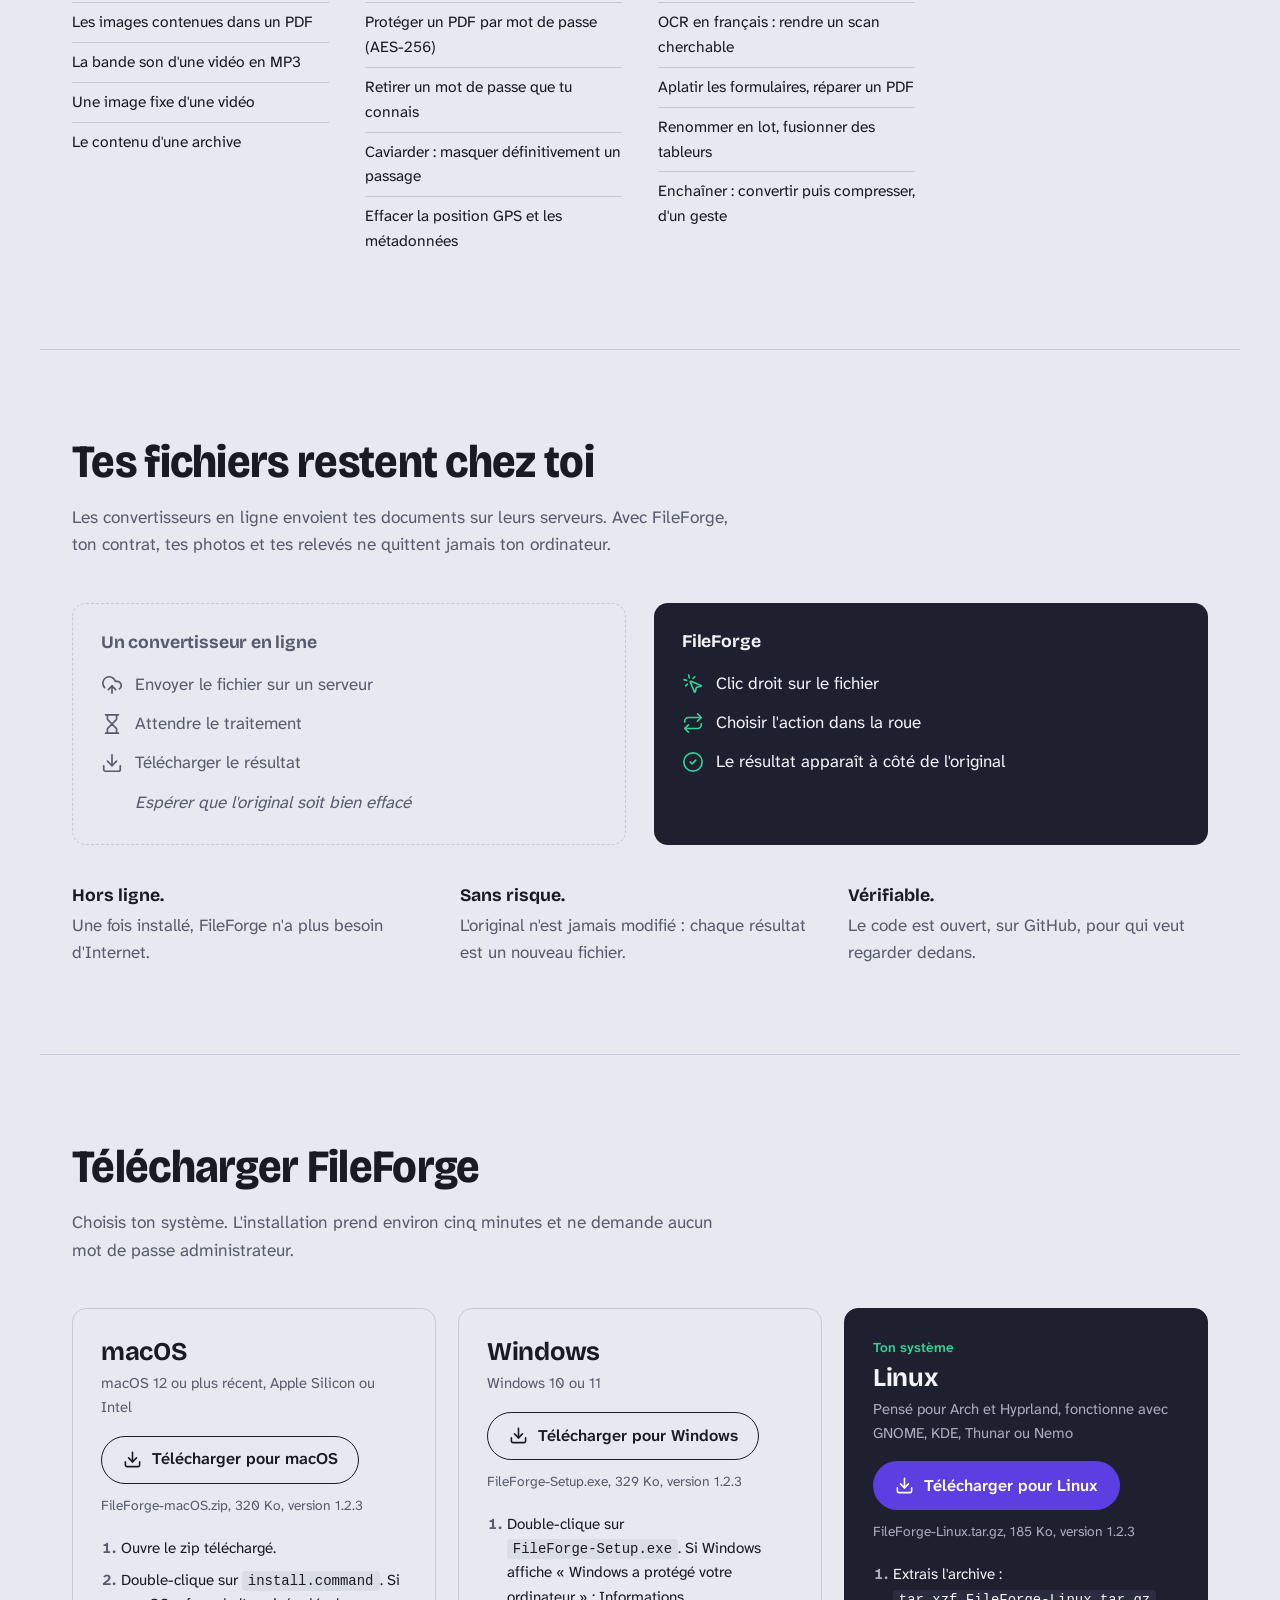
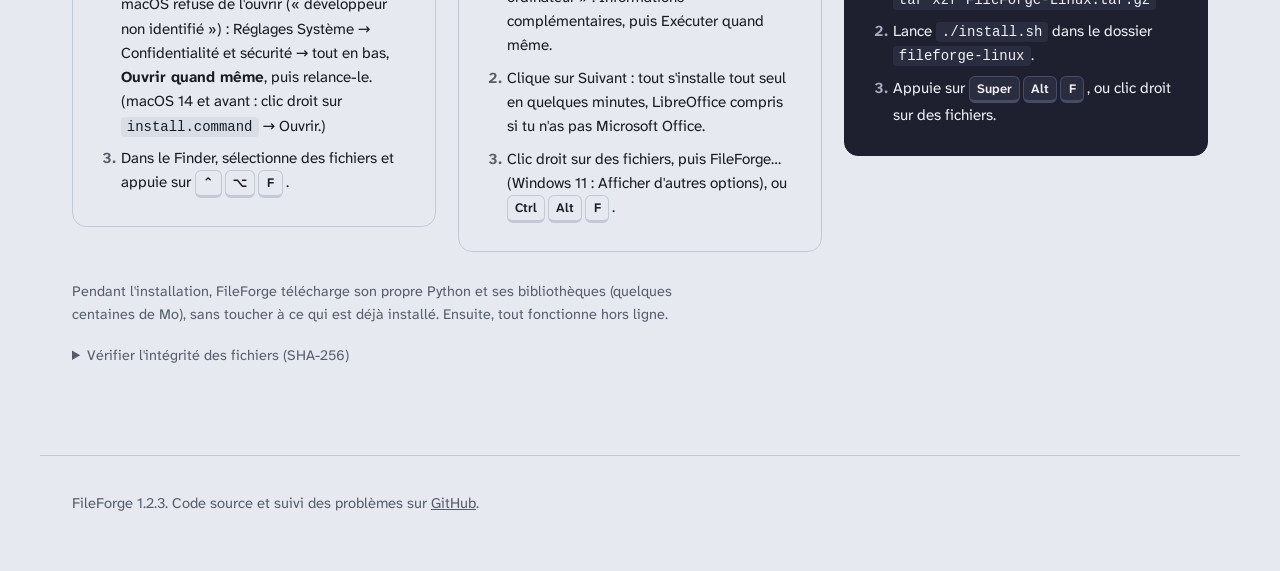
==== commit 0bc90a9d: "Licence GNU GPL v3" ====
--- a/site/index.html
+++ b/site/index.html
@@ -4,7 +4,7 @@
 <meta charset="utf-8">
 <meta name="viewport" content="width=device-width, initial-scale=1">
 <title>FileForge</title>
-<meta name="description" content="Convertir, compresser, rogner, signer : FileForge s'ouvre en roue d'un clic droit sur tes fichiers. Gratuit, open source, et rien ne quitte ton ordinateur. Pour macOS, Windows et Linux.">
+<meta name="description" content="Convertir, compresser, rogner, signer : FileForge s'ouvre en roue d'un clic droit sur tes fichiers. Gratuit, open source (GPL v3), et rien ne quitte ton ordinateur. Pour macOS, Windows et Linux.">
 <meta name="theme-color" content="#E6E9EF" media="(prefers-color-scheme: light)">
 <meta name="theme-color" content="#15161D" media="(prefers-color-scheme: dark)">
 <meta property="og:title" content="FileForge">
@@ -37,7 +37,7 @@
   <section class="hero" aria-labelledby="titre">
     <div class="hero-text">
       <h1 id="titre"><span>Clic droit.</span> <span>Une roue.</span> <span>C'est fait.</span></h1>
-      <p class="lead">FileForge transforme tes fichiers sans quitter ton gestionnaire de fichiers&nbsp;: un PDF en Word, une vidéo trop lourde pour un mail, une photo à rogner, un contrat à signer. Gratuit, open source, et tout se passe sur ton ordinateur.</p>
+      <p class="lead">FileForge transforme tes fichiers sans quitter ton gestionnaire de fichiers&nbsp;: un PDF en Word, une vidéo trop lourde pour un mail, une photo à rogner, un contrat à signer. Gratuit, open source (GPL v3), et tout se passe sur ton ordinateur.</p>
       <div class="cta">
         <a class="btn" id="hero-dl" href="#telecharger">Télécharger FileForge</a>
         <a class="quiet" id="hero-other" href="#telecharger">Voir tous les systèmes</a>
